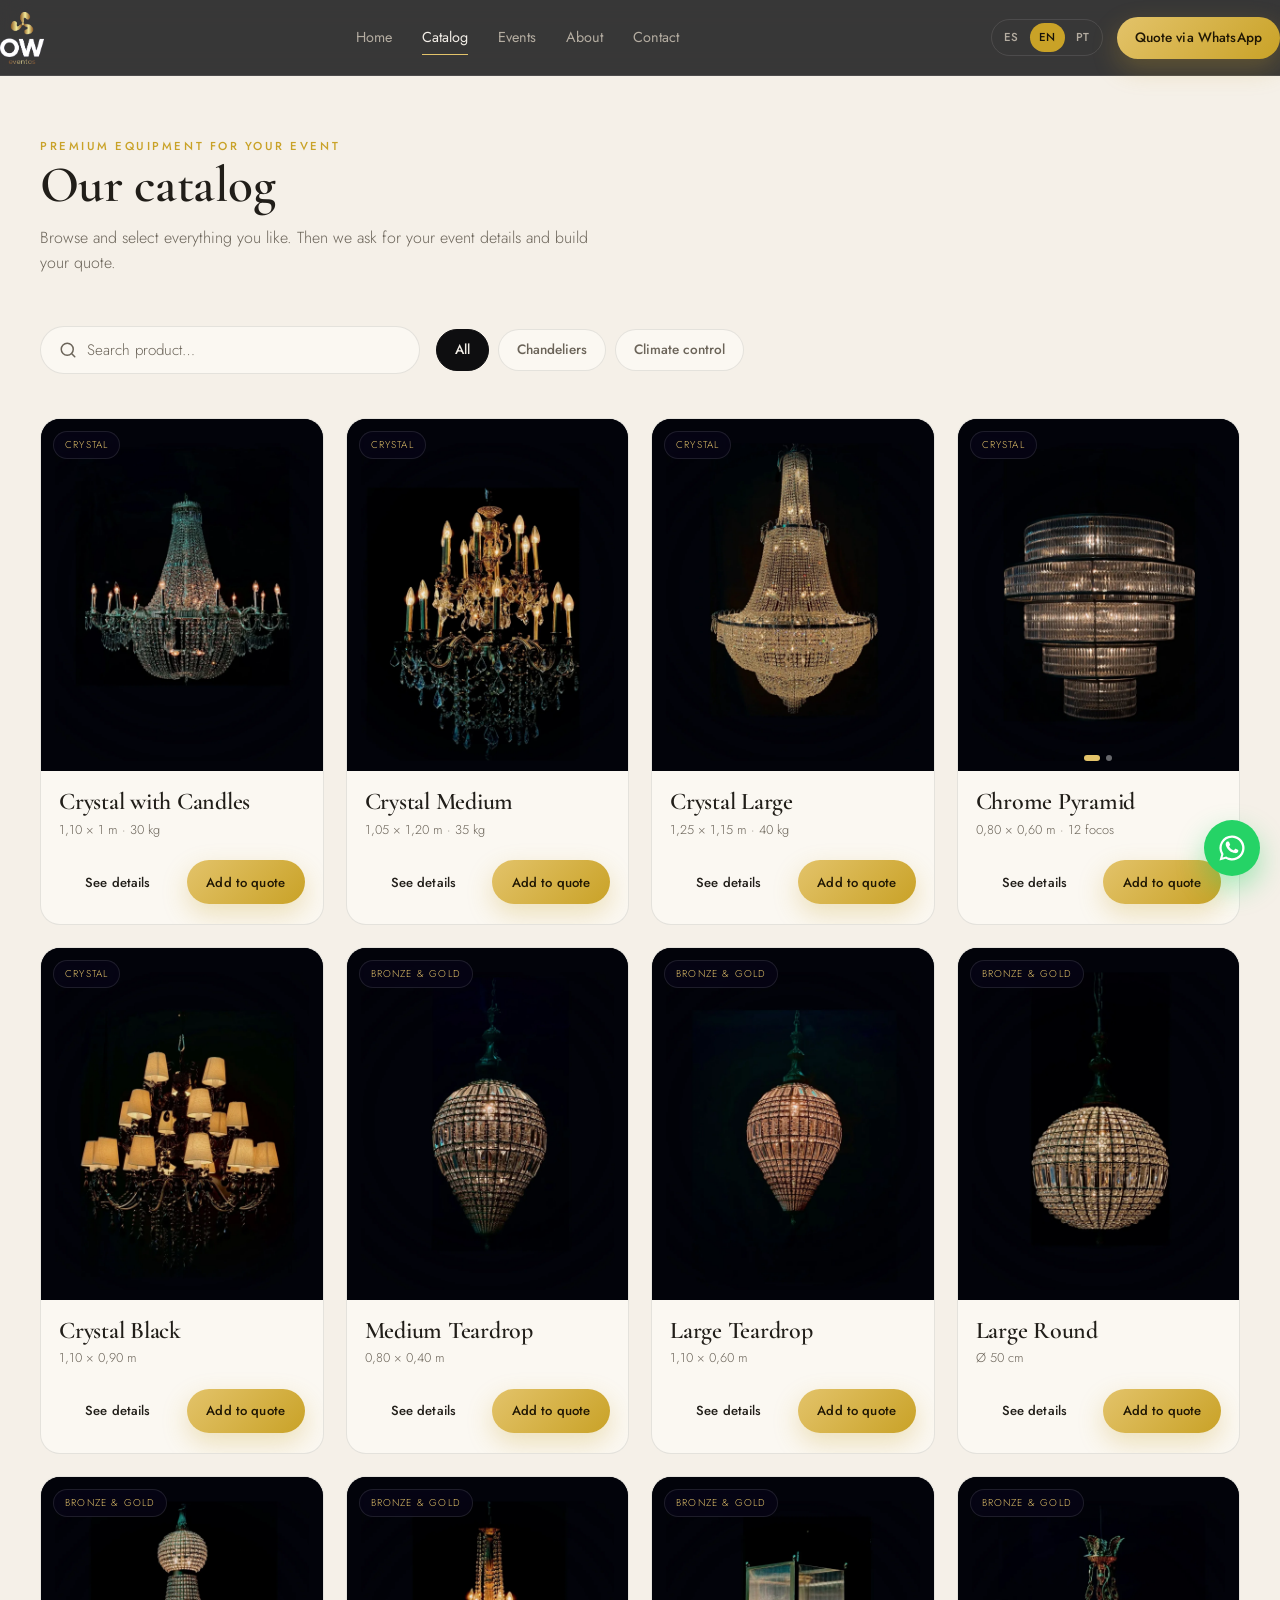
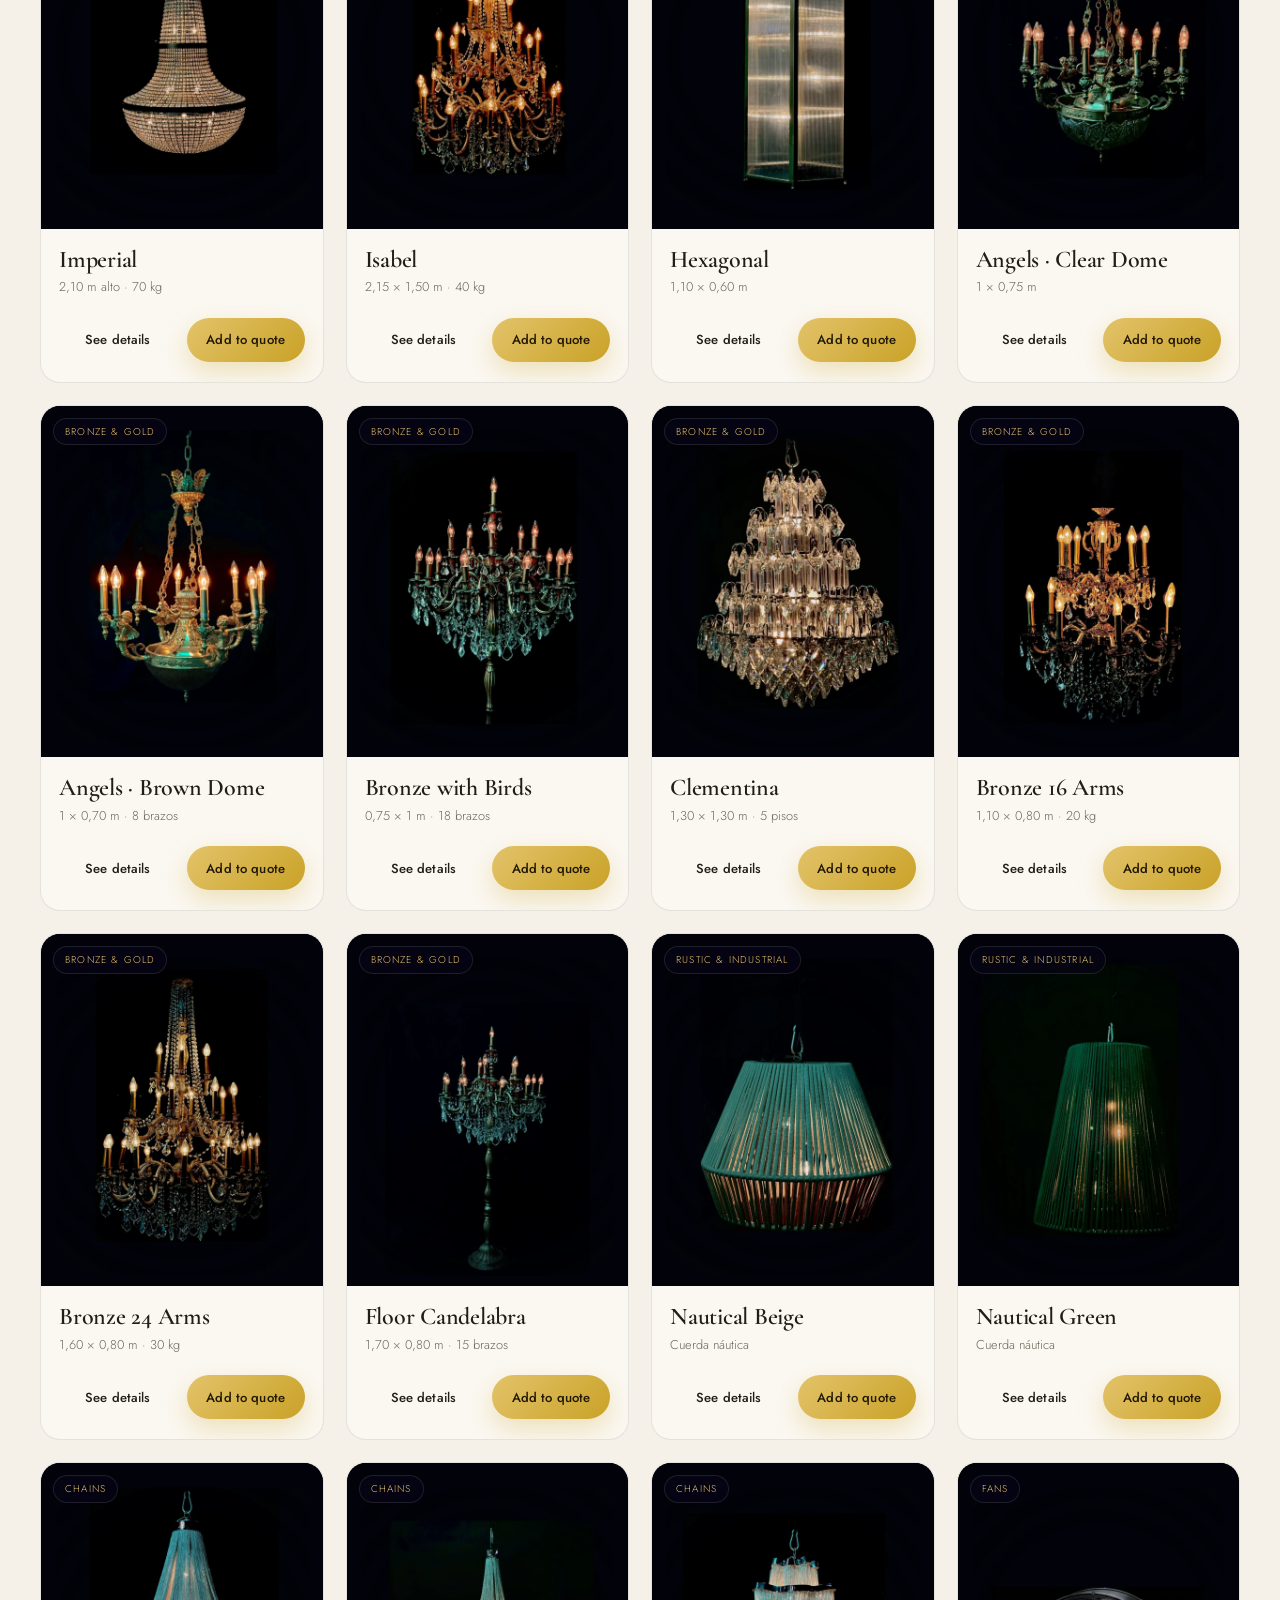
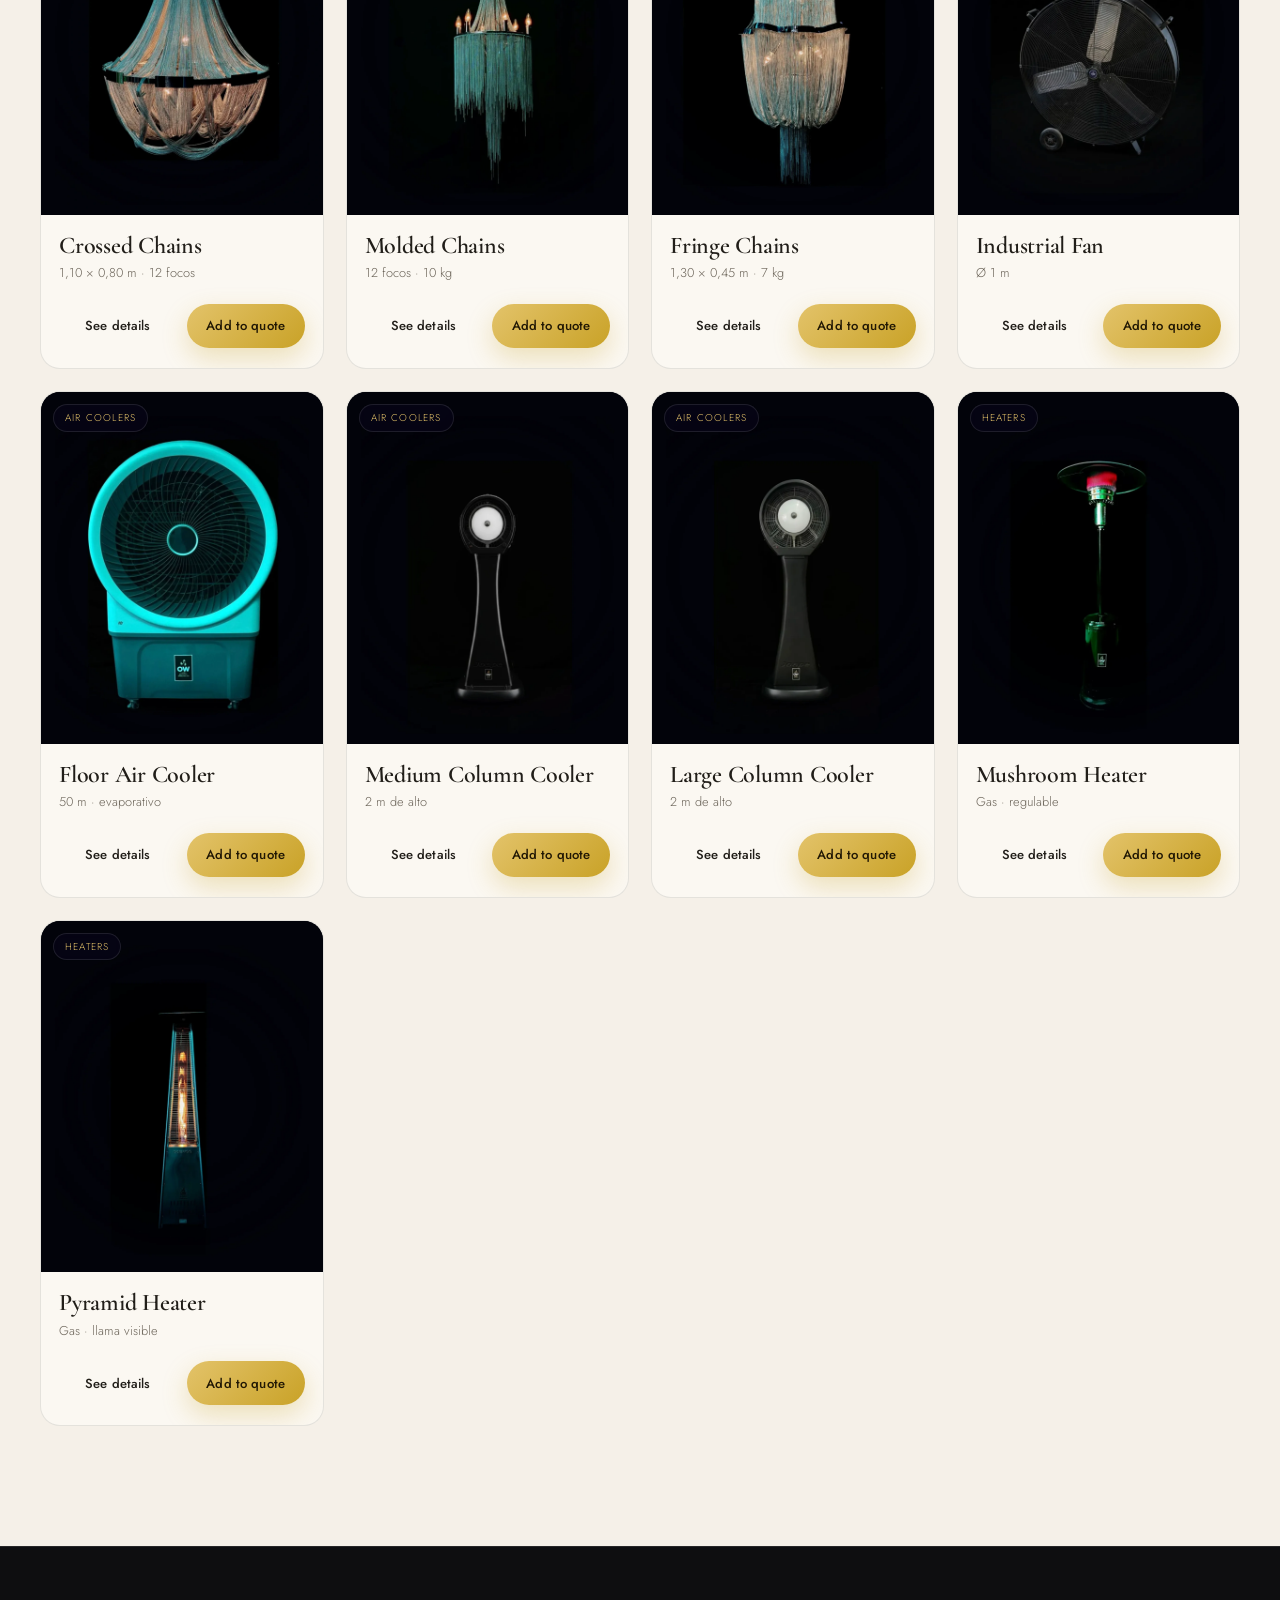
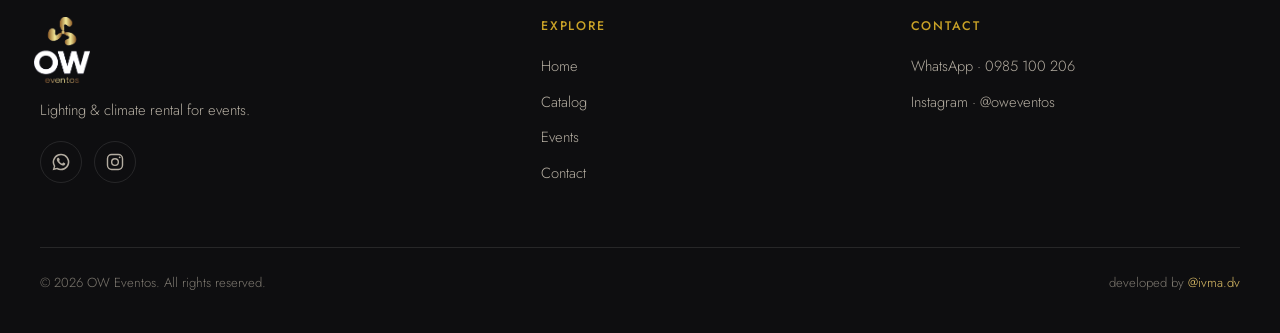
==== catalogo.html @ c847ffcd "Full premium redesign: two-page site (home + catalog), bottom nav, gold/cream/ink design system, per" ====
<!DOCTYPE html>
<html lang="es">
<head>
  <meta charset="UTF-8" />
  <meta name="viewport" content="width=device-width, initial-scale=1.0" />
  <title>Catálogo · OW Eventos</title>
  <meta name="description" content="Catálogo de OW Eventos — arañas de cristal, climatización y más para tu evento. Armá tu cotización por WhatsApp." />
  <link rel="icon" type="image/png" href="assets/img/logo.png" />
  <link rel="preconnect" href="https://fonts.googleapis.com" />
  <link rel="preconnect" href="https://fonts.gstatic.com" crossorigin />
  <link href="https://fonts.googleapis.com/css2?family=Cormorant+Garamond:wght@500;600;700&family=Jost:wght@300;400;500;600&display=swap" rel="stylesheet" />
  <link rel="stylesheet" href="https://unpkg.com/leaflet@1.9.4/dist/leaflet.css" integrity="sha256-p4NxAoJBhIIN+hmNHrzRCf9tD/miZyoHS5obTRR9BMY=" crossorigin="" />
  <script defer src="https://unpkg.com/leaflet@1.9.4/dist/leaflet.js" integrity="sha256-20nQCchB9co0qIjJZRGuk2/Z9VM+kNiyxNV1lvTlZBo=" crossorigin=""></script>
  <link rel="stylesheet" href="css/styles.css" />
</head>
<body data-page="catalog">

  <!-- ===================== HEADER ===================== -->
  <header class="hdr hdr--solid" id="hdr">
    <div class="container hdr-inner">
      <a href="index.html" class="hdr-logo" aria-label="OW Eventos"><img src="assets/img/logo-nocircle.png" alt="OW Eventos" /></a>
      <nav class="hdr-nav" aria-label="Principal">
        <a href="index.html" data-i18n="nav.home">Inicio</a>
        <a href="catalogo.html" class="active" data-i18n="nav.catalog">Catálogo</a>
        <a href="index.html#espacios" data-i18n="nav.gallery">Eventos</a>
        <a href="index.html#porque" data-i18n="nav.about">Nosotros</a>
        <a href="index.html#contacto" data-i18n="nav.contact">Contacto</a>
      </nav>
      <div class="hdr-actions">
        <div class="lang-switch" role="group" aria-label="Idioma">
          <button data-lang="es" class="active">ES</button>
          <button data-lang="en">EN</button>
          <button data-lang="pt">PT</button>
        </div>
        <a id="headerWa" class="btn btn-primary btn-sm hdr-cta" target="_blank" rel="noopener" data-i18n="hero.cta2">Cotizar por WhatsApp</a>
        <button class="hdr-menu" id="menuBtn" aria-label="Abrir menú" aria-expanded="false"><span></span></button>
      </div>
    </div>
  </header>

  <!-- ===================== MENU OVERLAY ===================== -->
  <div class="menu-overlay" id="menuOverlay">
    <div class="container menu-panel">
      <div class="menu-top">
        <img src="assets/img/logo-nocircle.png" alt="OW Eventos" />
        <button class="menu-close" id="menuClose"><span data-i18n="nav.close">Cerrar</span><span class="x" aria-hidden="true">&times;</span></button>
      </div>
      <div class="menu-body">
        <nav class="menu-nav" aria-label="Principal">
          <a href="index.html" data-i18n="nav.home">Inicio</a>
          <a href="catalogo.html" data-i18n="nav.catalog">Catálogo</a>
          <a href="index.html#espacios" data-i18n="nav.gallery">Eventos</a>
          <a href="index.html#porque" data-i18n="nav.about">Nosotros</a>
          <a href="index.html#contacto" class="menu-cta" data-i18n="nav.contact">Contacto</a>
        </nav>
        <div class="menu-meta">
          <a id="menuWa" target="_blank" rel="noopener">WhatsApp · 0985 100 206</a>
          <a href="https://instagram.com/oweventos" target="_blank" rel="noopener">Instagram · @oweventos</a>
          <div class="lang-switch menu-lang" role="group" aria-label="Idioma">
            <button data-lang="es" class="active">ES</button>
            <button data-lang="en">EN</button>
            <button data-lang="pt">PT</button>
          </div>
        </div>
      </div>
    </div>
  </div>

  <!-- ===================== CATALOG ===================== -->
  <main class="catalog-page">
    <section class="catalog-hero">
      <div class="container">
        <span class="eyebrow" data-i18n="home.cat.eyebrow">Equipamiento premium para tu evento</span>
        <h1 data-i18n="catalog.title">Nuestro catálogo</h1>
        <p data-i18n="catalog.subtitle">Elegí tus equipos y armá tu cotización.</p>
      </div>
    </section>

    <section class="catalog-main">
      <div class="container">
        <div class="catalog-controls">
          <div class="search-box">
            <svg viewBox="0 0 24 24" aria-hidden="true"><path d="M21 21l-4.3-4.3M11 19a8 8 0 100-16 8 8 0 000 16z" fill="none" stroke="currentColor" stroke-width="2" stroke-linecap="round"/></svg>
            <input type="search" id="searchInput" data-i18n-ph="catalog.search" placeholder="Buscar producto…" autocomplete="off" />
          </div>
          <div class="chips" id="filterChips"></div>
        </div>
        <div class="product-grid" id="productGrid"></div>
        <p class="catalog-empty" id="catalogEmpty" hidden data-i18n="catalog.empty">No encontramos productos con ese filtro.</p>
      </div>
    </section>
  </main>

  <!-- ===================== FOOTER ===================== -->
  <footer class="site-footer">
    <div class="container footer-inner">
      <div class="footer-brand">
        <img src="assets/img/logo-nocircle.png" alt="OW Eventos" />
        <p data-i18n="footer.tagline">Alquiler de iluminación y climatización para eventos.</p>
        <div class="footer-social">
          <a id="footWa" target="_blank" rel="noopener" aria-label="WhatsApp"><svg viewBox="0 0 24 24"><use href="#waIcon"></use></svg></a>
          <a href="https://instagram.com/oweventos" target="_blank" rel="noopener" aria-label="Instagram"><svg viewBox="0 0 24 24"><rect x="3" y="3" width="18" height="18" rx="5" fill="none" stroke="currentColor" stroke-width="1.7"/><circle cx="12" cy="12" r="4" fill="none" stroke="currentColor" stroke-width="1.7"/><circle cx="17.6" cy="6.4" r="1.1" fill="currentColor"/></svg></a>
        </div>
      </div>
      <div class="footer-col">
        <h4 data-i18n="footer.explore">Explorar</h4>
        <a href="index.html" data-i18n="nav.home">Inicio</a>
        <a href="catalogo.html" data-i18n="nav.catalog">Catálogo</a>
        <a href="index.html#espacios" data-i18n="nav.gallery">Eventos</a>
        <a href="index.html#contacto" data-i18n="nav.contact">Contacto</a>
      </div>
      <div class="footer-col">
        <h4 data-i18n="footer.contact">Contacto</h4>
        <a id="footWaText" target="_blank" rel="noopener">WhatsApp · 0985 100 206</a>
        <a href="https://instagram.com/oweventos" target="_blank" rel="noopener">Instagram · @oweventos</a>
      </div>
    </div>
    <div class="footer-bottom container">
      <span>© <span id="year"></span> OW Eventos. <span data-i18n="footer.rights">Todos los derechos reservados.</span></span>
      <span class="footer-credit"><span data-i18n="footer.dev">desarrollado por</span> <a href="https://instagram.com/ivma.dv" target="_blank" rel="noopener">@ivma.dv</a></span>
    </div>
  </footer>

  <!-- ===================== SHARED ===================== -->
  <div class="cart-bar" id="cartBar">
    <div class="cart-inner">
      <button class="cart-clear" id="clearSelection" data-i18n="bar.clear">Vaciar</button>
      <div class="cart-info"><b data-i18n="bar.mycart">Mi cotización</b><span><span id="selectCount">0</span> <span id="selectWord" data-i18n="bar.products">productos</span></span></div>
      <button class="btn btn-primary btn-sm" id="openQuote"><svg viewBox="0 0 24 24" aria-hidden="true"><use href="#waIcon"></use></svg><span data-i18n="bar.view">Ver</span></button>
    </div>
  </div>

  <nav class="bottom-nav" aria-label="Navegación">
    <ul>
      <li><a href="index.html" data-nav="home"><svg viewBox="0 0 24 24" fill="none" stroke="currentColor" stroke-width="1.7" stroke-linecap="round" stroke-linejoin="round"><path d="M3 11l9-8 9 8"/><path d="M5 10v10h5v-6h4v6h5V10"/></svg><span data-i18n="nav.home">Inicio</span></a></li>
      <li><a href="catalogo.html" data-nav="catalog"><svg viewBox="0 0 24 24" fill="none" stroke="currentColor" stroke-width="1.7" stroke-linecap="round" stroke-linejoin="round"><rect x="3" y="3" width="7" height="7" rx="1.5"/><rect x="14" y="3" width="7" height="7" rx="1.5"/><rect x="3" y="14" width="7" height="7" rx="1.5"/><rect x="14" y="14" width="7" height="7" rx="1.5"/></svg><span data-i18n="nav.catalog">Catálogo</span></a></li>
      <li><a href="index.html#espacios" data-nav="events"><svg viewBox="0 0 24 24" fill="none" stroke="currentColor" stroke-width="1.7" stroke-linecap="round" stroke-linejoin="round"><rect x="3" y="4" width="18" height="16" rx="2"/><path d="M3 9h18M8 4v5"/></svg><span data-i18n="nav.gallery">Eventos</span></a></li>
      <li><a href="index.html#contacto" data-nav="contact"><svg viewBox="0 0 24 24" fill="none" stroke="currentColor" stroke-width="1.7" stroke-linecap="round" stroke-linejoin="round"><path d="M4 4h16v12H7l-3 3V4z"/></svg><span data-i18n="nav.contact">Contacto</span></a></li>
    </ul>
  </nav>

  <a class="wa-float" id="waFloat" target="_blank" rel="noopener" aria-label="WhatsApp"><svg viewBox="0 0 24 24" aria-hidden="true"><use href="#waIcon"></use></svg></a>

  <!-- Quote modal -->
  <div class="modal-overlay" id="quoteModal" hidden>
    <div class="modal" role="dialog" aria-modal="true" aria-labelledby="modalTitle">
      <button class="modal-close" id="modalClose" aria-label="Cerrar">&times;</button>
      <div class="modal-head">
        <h3 id="modalTitle" data-i18n="modal.title">Solicitá tu cotización</h3>
        <p data-i18n="modal.subtitle">Contanos del evento y las cantidades.</p>
      </div>
      <div class="modal-body">
        <div class="modal-section">
          <h4 data-i18n="modal.step_event">Datos del evento</h4>
          <div class="field-row">
            <label class="field"><span data-i18n="modal.name">Tu nombre</span><input type="text" id="qName" data-i18n-ph="modal.name_ph" /></label>
            <label class="field"><span data-i18n="modal.location">Ubicación del evento</span><input type="text" id="qLocation" data-i18n-ph="modal.location_ph" /></label>
          </div>
          <div class="field-row">
            <label class="field"><span data-i18n="modal.days">Cantidad de días</span><input type="number" id="qDays" min="1" value="1" /></label>
            <label class="field"><span data-i18n="modal.date">Fecha del evento (opcional)</span><input type="date" id="qDate" /></label>
          </div>
          <div class="map-block">
            <div class="map-actions">
              <button type="button" class="map-btn" id="mapToggle"><svg viewBox="0 0 24 24" aria-hidden="true"><path d="M12 21s-7-5.5-7-11a7 7 0 0114 0c0 5.5-7 11-7 11z" fill="none" stroke="currentColor" stroke-width="1.7"/><circle cx="12" cy="10" r="2.4" fill="none" stroke="currentColor" stroke-width="1.7"/></svg><span data-i18n="modal.map_pick">Marcar en el mapa</span></button>
              <button type="button" class="map-btn" id="mapGeo"><svg viewBox="0 0 24 24" aria-hidden="true"><path d="M12 2v3M12 19v3M2 12h3M19 12h3" stroke="currentColor" stroke-width="1.7" stroke-linecap="round"/><circle cx="12" cy="12" r="6" fill="none" stroke="currentColor" stroke-width="1.7"/></svg><span data-i18n="modal.map_geo">Usar mi ubicación</span></button>
            </div>
            <div id="mapWrap" hidden><div id="pickMap"></div><p class="map-picked" id="mapPicked" hidden></p></div>
          </div>
        </div>
        <div class="modal-section">
          <h4 data-i18n="modal.step_items">Productos y cantidades</h4>
          <div id="quoteItems" class="quote-items"></div>
          <p id="quoteEmpty" class="quote-empty" hidden data-i18n="modal.empty"></p>
        </div>
        <div class="estimate" id="estimateBox"><p class="estimate-note" data-i18n="modal.quote_note">Un representante te enviará la cotización por WhatsApp.</p></div>
      </div>
      <div class="modal-foot">
        <button class="btn btn-outline" id="modalCancel" data-i18n="modal.close">Cerrar</button>
        <button class="btn btn-primary" id="sendQuote"><svg viewBox="0 0 24 24" aria-hidden="true"><use href="#waIcon"></use></svg><span data-i18n="modal.send">Enviar por WhatsApp</span></button>
      </div>
    </div>
  </div>

  <!-- Product detail modal -->
  <div class="modal-overlay" id="prodModal" hidden>
    <div class="modal prod-modal" role="dialog" aria-modal="true">
      <button class="modal-close" id="prodClose" aria-label="Cerrar">&times;</button>
      <div class="prod-modal-media"><img id="prodImg" src="" alt="" /></div>
      <div class="prod-modal-body">
        <span class="prod-modal-badge" id="prodBadge"></span>
        <h3 id="prodName"></h3>
        <span class="pcard-dims" id="prodDims"></span>
        <p class="pcard-desc" id="prodDesc"></p>
        <div class="prod-modal-foot"><button class="btn btn-primary" id="prodSelect" data-add=""></button></div>
      </div>
    </div>
  </div>

  <!-- Lightbox -->
  <div class="lightbox" id="lightbox" hidden><button class="lightbox-close" aria-label="Cerrar">&times;</button><img id="lightboxImg" src="" alt="" /></div>

  <!-- SVG sprite -->
  <svg width="0" height="0" style="position:absolute" aria-hidden="true">
    <symbol id="fanIcon" viewBox="0 0 100 100"><g fill="currentColor"><path d="M50 50 C46 32 55 16 68 20 C77 23 74 41 57 48 Z"/><path d="M50 50 C46 32 55 16 68 20 C77 23 74 41 57 48 Z" transform="rotate(120 50 50)"/><path d="M50 50 C46 32 55 16 68 20 C77 23 74 41 57 48 Z" transform="rotate(240 50 50)"/><circle cx="50" cy="50" r="6.5"/></g></symbol>
    <symbol id="waIcon" viewBox="0 0 24 24"><path fill="currentColor" d="M12 2a10 10 0 00-8.6 15.1L2 22l5.05-1.32A10 10 0 1012 2zm0 18.2c-1.5 0-2.98-.4-4.27-1.16l-.3-.18-2.99.78.8-2.92-.2-.31A8.2 8.2 0 1112 20.2z"/><path fill="currentColor" d="M9.5 7.2c-.18-.42-.37-.42-.55-.43h-.47c-.16 0-.43.06-.66.31-.22.25-.86.85-.86 2.06 0 1.22.88 2.39 1 2.56.13.16 1.72 2.76 4.25 3.76 2.1.83 2.53.66 2.98.62.46-.04 1.47-.6 1.68-1.18.2-.58.2-1.08.15-1.18-.06-.1-.22-.16-.46-.28-.24-.12-1.43-.7-1.65-.78-.22-.08-.38-.12-.55.12-.16.25-.63.79-.77.95-.14.16-.28.18-.52.06-.24-.12-1.02-.38-1.94-1.2-.72-.64-1.2-1.43-1.34-1.67-.14-.24-.02-.37.1-.49.11-.11.24-.28.37-.42.12-.14.16-.24.24-.4.08-.16.04-.3-.02-.42-.06-.12-.53-1.32-.74-1.8z"/></symbol>
  </svg>

  <script src="js/i18n.js"></script>
  <script src="js/products.js"></script>
  <script src="js/app.js"></script>
</body>
</html>
---- css/styles.css ----
/* ==========================================================================
   OW EVENTOS — Rediseño premium nocturno
   Ver DESIGN.md para el sistema de diseño.
   ========================================================================== */

/* ----------------------------- Tokens ----------------------------- */
:root {
  --ink: #0E0E10;
  --ink-2: #17171A;
  --ink-3: #1F1F23;
  --photo-black: #020309;
  --cream: #F5F0E8;
  --cream-2: #EFE7D9;
  --cream-card: #FBF8F2;
  --wine: #3E1526;
  --wine-deep: #250B16;
  --gold: #C9A227;
  --gold-bright: #E3C36A;
  --gold-grad: linear-gradient(135deg, #E3C36A, #C9A227);
  --on-dark: #F3EFE8;
  --on-dark-muted: #B4ADA1;
  --on-dark-faint: #7E7970;
  --on-cream: #211E19;
  --on-cream-muted: #6B6459;
  --wa-green: #25D366;
  --line-dark: rgba(255, 255, 255, 0.10);
  --line-dark-soft: rgba(255, 255, 255, 0.06);
  --line-cream: rgba(0, 0, 0, 0.09);

  --serif: "Cormorant Garamond", Georgia, "Times New Roman", serif;
  --sans: "Jost", system-ui, -apple-system, "Segoe UI", Roboto, sans-serif;

  --radius: 20px;
  --radius-sm: 14px;
  --radius-lg: 26px;
  --shadow-dark: 0 24px 60px rgba(0, 0, 0, 0.45);
  --shadow-cream: 0 14px 34px rgba(30, 20, 10, 0.10);
  --container: 1200px;
  --header-h: 76px;
  --bottom-nav-h: 64px;
  --ease: cubic-bezier(0.22, 0.61, 0.36, 1);
}

/* ----------------------------- Reset ----------------------------- */
* { margin: 0; padding: 0; box-sizing: border-box; }
html { scroll-behavior: smooth; -webkit-text-size-adjust: 100%; }
body {
  font-family: var(--sans); font-weight: 300; font-size: 16px; line-height: 1.6;
  background: var(--ink); color: var(--on-dark);
  -webkit-font-smoothing: antialiased; overflow-x: hidden;
}
img, video { display: block; max-width: 100%; }
a { color: inherit; text-decoration: none; }
button { font: inherit; color: inherit; background: none; border: none; cursor: pointer; }
input, textarea, select { font: inherit; }
ul { list-style: none; }
[hidden] { display: none !important; }
::selection { background: var(--gold); color: #17130a; }
:focus-visible { outline: 2px solid var(--gold-bright); outline-offset: 3px; border-radius: 4px; }

.container { width: min(100% - 40px, var(--container)); margin-inline: auto; }

/* ----------------------------- Typography ----------------------------- */
h1, h2, h3 { font-family: var(--serif); font-weight: 600; line-height: 1.08; letter-spacing: -0.01em; }
.eyebrow {
  font-family: var(--sans); font-size: 0.72rem; font-weight: 500;
  text-transform: uppercase; letter-spacing: 0.22em; color: var(--gold);
  display: inline-block;
}
.section { padding: 96px 0; position: relative; }
.section-head { max-width: 640px; margin-bottom: 52px; }
.section-title { font-size: clamp(2rem, 4.4vw, 2.9rem); margin-top: 14px; }
.section-sub { color: var(--on-cream-muted); font-size: 1.02rem; margin-top: 16px; line-height: 1.7; }
.on-dark .section-sub, .section--dark .section-sub { color: var(--on-dark-muted); }

/* ----------------------------- Buttons ----------------------------- */
.btn {
  display: inline-flex; align-items: center; justify-content: center; gap: 9px;
  min-height: 48px; padding: 0 26px; border-radius: 999px;
  font-family: var(--sans); font-size: 0.92rem; font-weight: 500; letter-spacing: 0.01em;
  transition: transform 0.3s var(--ease), background 0.3s, border-color 0.3s, color 0.3s, box-shadow 0.3s;
  white-space: nowrap;
}
.btn svg { width: 18px; height: 18px; flex-shrink: 0; }
.btn-primary { background: var(--gold-grad); color: #201704; box-shadow: 0 10px 26px rgba(201, 162, 39, 0.28); }
.btn-primary:hover { transform: translateY(-2px); box-shadow: 0 16px 34px rgba(201, 162, 39, 0.38); }
.btn-outline { border: 1px solid rgba(255, 255, 255, 0.4); color: var(--on-dark); }
.btn-outline:hover { border-color: var(--gold-bright); color: var(--gold-bright); }
.on-cream .btn-outline, .btn-outline--dark { border-color: rgba(0, 0, 0, 0.25); color: var(--on-cream); }
.on-cream .btn-outline:hover, .btn-outline--dark:hover { border-color: var(--gold); color: var(--gold); }
.btn-block { width: 100%; }
.btn-sm { min-height: 42px; padding: 0 18px; font-size: 0.85rem; }

/* ----------------------------- Header ----------------------------- */
.hdr {
  position: fixed; top: 0; left: 0; right: 0; z-index: 100; height: var(--header-h);
  display: flex; align-items: center;
  transition: background 0.4s var(--ease), border-color 0.4s, backdrop-filter 0.4s;
  border-bottom: 1px solid transparent;
}
.hdr-inner { display: flex; align-items: center; justify-content: space-between; gap: 20px; width: 100%; }
.hdr.scrolled, .hdr--solid {
  background: rgba(14, 14, 16, 0.82); backdrop-filter: blur(14px);
  border-bottom-color: var(--line-dark);
}
.hdr-logo img { height: 52px; width: auto; transition: transform 0.4s var(--ease); }
.hdr-logo:hover img { transform: scale(1.04); }
.hdr-nav { display: flex; align-items: center; gap: 30px; }
.hdr-nav a { font-size: 0.9rem; font-weight: 400; color: var(--on-dark-muted); transition: color 0.3s; position: relative; }
.hdr-nav a::after { content: ""; position: absolute; left: 0; bottom: -6px; width: 0; height: 1px; background: var(--gold-bright); transition: width 0.3s var(--ease); }
.hdr-nav a:hover, .hdr-nav a.active { color: var(--on-dark); }
.hdr-nav a.active::after, .hdr-nav a:hover::after { width: 100%; }
.hdr-actions { display: flex; align-items: center; gap: 14px; }

.lang-switch { display: inline-flex; gap: 2px; border: 1px solid var(--line-dark); border-radius: 999px; padding: 3px; }
.lang-switch button { font-size: 0.72rem; font-weight: 500; letter-spacing: 0.04em; color: var(--on-dark-muted); padding: 5px 9px; border-radius: 999px; transition: all 0.25s; }
.lang-switch button.active { background: var(--gold); color: #17130a; }

.hdr-menu { display: none; width: 44px; height: 44px; align-items: center; justify-content: center; }
.hdr-menu span { display: block; width: 24px; height: 2px; background: var(--on-dark); position: relative; }
.hdr-menu span::before, .hdr-menu span::after { content: ""; position: absolute; left: 0; width: 24px; height: 2px; background: var(--on-dark); }
.hdr-menu span::before { top: -7px; } .hdr-menu span::after { top: 7px; }

/* full-screen menu overlay (mobile) */
.menu-overlay { position: fixed; inset: 0; z-index: 200; background: var(--ink); opacity: 0; visibility: hidden; transition: opacity 0.45s var(--ease), visibility 0.45s; }
.menu-overlay.open { opacity: 1; visibility: visible; }
.menu-panel { height: 100%; display: flex; flex-direction: column; padding: 22px 0 40px; }
.menu-top { display: flex; align-items: center; justify-content: space-between; }
.menu-top img { height: 48px; }
.menu-close { display: inline-flex; align-items: center; gap: 8px; font-size: 0.85rem; color: var(--on-dark-muted); }
.menu-close .x { font-size: 1.8rem; line-height: 1; }
.menu-body { flex: 1; display: flex; flex-direction: column; justify-content: center; gap: 30px; }
.menu-nav { display: flex; flex-direction: column; gap: 6px; }
.menu-nav a { font-family: var(--serif); font-size: 2.4rem; color: var(--on-dark); opacity: 0; transform: translateY(16px); }
.menu-overlay.open .menu-nav a { animation: menuIn 0.5s var(--ease) forwards; }
.menu-overlay.open .menu-nav a:nth-child(1) { animation-delay: 0.08s; }
.menu-overlay.open .menu-nav a:nth-child(2) { animation-delay: 0.14s; }
.menu-overlay.open .menu-nav a:nth-child(3) { animation-delay: 0.20s; }
.menu-overlay.open .menu-nav a:nth-child(4) { animation-delay: 0.26s; }
.menu-overlay.open .menu-nav a:nth-child(5) { animation-delay: 0.32s; }
@keyframes menuIn { to { opacity: 1; transform: none; } }
.menu-nav a.menu-cta { color: var(--gold-bright); }
.menu-meta { display: flex; flex-direction: column; gap: 14px; border-top: 1px solid var(--line-dark); padding-top: 24px; }
.menu-meta a { color: var(--on-dark-muted); font-size: 0.95rem; }
.menu-lang { align-self: flex-start; }

/* ----------------------------- Hero ----------------------------- */
.hero { position: relative; min-height: 100svh; display: flex; align-items: flex-end; overflow: hidden; }
.hero-bg { position: absolute; inset: 0; width: 100%; height: 100%; object-fit: cover; z-index: 0; }
.hero-scrim { position: absolute; inset: 0; z-index: 1;
  background: linear-gradient(180deg, rgba(14,14,16,0.55) 0%, rgba(14,14,16,0.15) 38%, rgba(14,14,16,0.75) 82%, var(--ink) 100%); }
.hero-content { position: relative; z-index: 2; padding: 0 0 clamp(64px, 12vh, 130px); max-width: 760px; }
.hero-title { font-size: clamp(2.6rem, 7vw, 5rem); margin: 18px 0 22px; }
.hero-sub { font-size: clamp(1rem, 1.6vw, 1.2rem); color: var(--on-dark-muted); max-width: 540px; line-height: 1.7; margin-bottom: 34px; }
.hero-cta { display: flex; flex-wrap: wrap; gap: 14px; }

/* ----------------------------- Cream sections ----------------------------- */
.on-cream { background: var(--cream); color: var(--on-cream); }
.on-cream h1, .on-cream h2, .on-cream h3 { color: var(--on-cream); }
.on-cream .eyebrow { color: #9c7d1e; }

/* categories */
.cat-grid { display: grid; grid-template-columns: repeat(3, 1fr); gap: 22px; margin-top: 44px; }
.cat-tile {
  display: flex; flex-direction: column; align-items: flex-start; gap: 12px;
  background: var(--cream-card); border: 1px solid var(--line-cream); border-radius: var(--radius);
  padding: 32px 28px; text-align: left; transition: transform 0.4s var(--ease), box-shadow 0.4s, border-color 0.4s;
}
.cat-tile:hover { transform: translateY(-6px); box-shadow: var(--shadow-cream); border-color: rgba(201,162,39,0.4); }
.cat-ico { width: 56px; height: 56px; border-radius: 16px; display: grid; place-items: center; background: rgba(201,162,39,0.12); color: #a5851f; margin-bottom: 6px; }
.cat-ico svg { width: 30px; height: 30px; }
.cat-tile h3 { font-size: 1.6rem; }
.cat-tile p { color: var(--on-cream-muted); font-size: 0.95rem; line-height: 1.6; }
.cat-more { margin-top: auto; padding-top: 12px; color: #9c7d1e; font-size: 0.82rem; font-weight: 500; letter-spacing: 0.06em; text-transform: uppercase; display: inline-flex; align-items: center; gap: 6px; }
.cat-more svg { width: 15px; height: 15px; transition: transform 0.3s; }
.cat-tile:hover .cat-more svg { transform: translateX(4px); }

/* diff rows (alternating) */
.diff-rows { display: flex; flex-direction: column; gap: 28px; margin-top: 44px; }
.diff-row { display: grid; grid-template-columns: 1fr 1fr; gap: 0; align-items: stretch;
  background: var(--cream-card); border: 1px solid var(--line-cream); border-radius: var(--radius-lg); overflow: hidden; }
.diff-row:nth-child(even) .diff-media { order: 2; }
.diff-media { position: relative; min-height: 300px; background: var(--photo-black); overflow: hidden; }
.diff-media img, .diff-media video { position: absolute; inset: 0; width: 100%; height: 100%; object-fit: cover; }
.diff-media.contain img { object-fit: contain; padding: 18px; }
.diff-energy { display: grid; place-items: center; background: radial-gradient(circle at 50% 40%, #2a2a2e, var(--ink)); }
.diff-energy .bolt { width: 90px; height: 90px; color: var(--gold-bright); opacity: 0.9; }
.diff-content { padding: clamp(28px, 4vw, 52px); display: flex; flex-direction: column; align-items: flex-start; justify-content: center; gap: 12px; }
.diff-content .eyebrow { color: #9c7d1e; }
.diff-content h3 { font-size: clamp(1.6rem, 3vw, 2.2rem); }
.diff-content p { color: var(--on-cream-muted); line-height: 1.7; max-width: 42ch; }
.diff-content .btn { margin-top: 10px; }

/* ----------------------------- Spotlight (dark) ----------------------------- */
.spotlight { background: var(--ink); padding: 96px 0; }
.spotlight-inner { display: grid; grid-template-columns: 1fr 1fr; gap: clamp(24px, 5vw, 72px); align-items: center; }
.spotlight-media { aspect-ratio: 4 / 5; background: var(--photo-black); border-radius: var(--radius-lg); overflow: hidden; border: 1px solid var(--line-dark); box-shadow: var(--shadow-dark); }
.spotlight-media img { width: 100%; height: 100%; object-fit: cover; }
.spotlight-body .eyebrow { color: var(--gold-bright); }
.spotlight-body h2 { font-size: clamp(2.2rem, 4.5vw, 3.2rem); margin: 14px 0 10px; }
.spotlight-tag { font-size: 0.72rem; letter-spacing: 0.14em; text-transform: uppercase; color: var(--gold-bright); }
.spotlight-body p { color: var(--on-dark-muted); line-height: 1.8; margin: 18px 0 28px; max-width: 46ch; }
.spotlight-dims { color: var(--on-dark-faint); font-size: 0.85rem; letter-spacing: 0.05em; margin-bottom: 24px; }

/* ----------------------------- Spaces gallery (dark) ----------------------------- */
.section--dark { background: var(--ink); color: var(--on-dark); }
.section--dark .section-title { color: var(--on-dark); }
.section--dark .eyebrow { color: var(--gold-bright); }
.spaces-grid { display: grid; grid-template-columns: repeat(6, 1fr); grid-auto-rows: 200px; gap: 14px; margin-top: 44px; }
.spaces-grid figure { position: relative; overflow: hidden; border-radius: var(--radius-sm); cursor: zoom-in; border: 1px solid var(--line-dark-soft); }
.spaces-grid img { width: 100%; height: 100%; object-fit: cover; transition: transform 0.7s var(--ease); }
.spaces-grid figure:hover img { transform: scale(1.06); }
.spaces-grid figure::after { content: ""; position: absolute; inset: 0; background: linear-gradient(transparent 55%, rgba(0,0,0,0.5)); opacity: 0; transition: opacity 0.4s; }
.spaces-grid figure:hover::after { opacity: 1; }
.spaces-grid figure:nth-child(1) { grid-column: span 3; grid-row: span 2; }
.spaces-grid figure:nth-child(2) { grid-column: span 3; grid-row: span 1; }
.spaces-grid figure:nth-child(3) { grid-column: span 2; grid-row: span 1; }
.spaces-grid figure:nth-child(4) { grid-column: span 1; grid-row: span 1; }
.spaces-grid figure:nth-child(5) { grid-column: span 3; grid-row: span 1; }
.spaces-grid figure:nth-child(6) { grid-column: span 3; grid-row: span 1; }

/* ----------------------------- Pledge (wine) ----------------------------- */
.pledge { background: linear-gradient(160deg, var(--wine), var(--wine-deep)); color: var(--on-dark); padding: 100px 0; text-align: center; }
.pledge .eyebrow { color: var(--gold-bright); }
.pledge blockquote { font-family: var(--serif); font-size: clamp(1.6rem, 3.6vw, 2.6rem); line-height: 1.35; max-width: 900px; margin: 22px auto 26px; font-weight: 500; }
.pledge-stars { color: var(--gold-bright); letter-spacing: 4px; font-size: 1.1rem; margin-bottom: 12px; }
.pledge-author { color: var(--on-dark-muted); font-size: 0.9rem; letter-spacing: 0.08em; text-transform: uppercase; }

/* ----------------------------- Closing band ----------------------------- */
.closing { position: relative; min-height: 60vh; display: flex; align-items: center; overflow: hidden; text-align: center; }
.closing-bg { position: absolute; inset: 0; width: 100%; height: 100%; object-fit: cover; z-index: 0; }
.closing-scrim { position: absolute; inset: 0; z-index: 1; background: linear-gradient(180deg, rgba(14,14,16,0.7), rgba(14,14,16,0.85)); }
.closing-inner { position: relative; z-index: 2; margin: 0 auto; max-width: 760px; padding: 80px 0; }
.closing h2 { font-size: clamp(2rem, 5vw, 3.4rem); margin-bottom: 16px; }
.closing p { color: var(--on-dark-muted); margin-bottom: 30px; font-size: 1.05rem; }
.closing .hero-cta { justify-content: center; }

/* ----------------------------- Catalog page ----------------------------- */
.catalog-page { padding-top: var(--header-h); background: var(--cream); color: var(--on-cream); min-height: 100vh; }
.catalog-hero { padding: 56px 0 24px; }
.catalog-hero h1 { font-size: clamp(2.2rem, 5vw, 3.2rem); }
.catalog-hero p { color: var(--on-cream-muted); margin-top: 12px; max-width: 560px; }
.catalog-main { padding: 12px 0 120px; }
.catalog-controls { display: flex; align-items: center; gap: 16px; flex-wrap: wrap; margin-bottom: 30px; position: sticky; top: var(--header-h); z-index: 40; padding: 14px 0; background: var(--cream); }
.search-box { display: flex; align-items: center; gap: 10px; flex: 1 1 260px; max-width: 380px; background: var(--cream-card); border: 1px solid var(--line-cream); border-radius: 999px; padding: 11px 18px; }
.search-box svg { width: 18px; height: 18px; color: var(--on-cream-muted); flex-shrink: 0; }
.search-box input { flex: 1; background: none; border: none; color: var(--on-cream); outline: none; font-size: 0.95rem; }
.search-box input::placeholder { color: var(--on-cream-muted); }
.chips { display: flex; gap: 9px; flex-wrap: wrap; }
.chip { padding: 9px 18px; border-radius: 999px; border: 1px solid var(--line-cream); font-size: 0.85rem; font-weight: 500; color: var(--on-cream-muted); background: var(--cream-card); transition: all 0.25s var(--ease); min-height: 42px; }
.chip:hover { border-color: rgba(0,0,0,0.25); color: var(--on-cream); }
.chip.active { background: var(--ink); color: var(--on-dark); border-color: var(--ink); }

.product-grid { display: grid; grid-template-columns: repeat(auto-fill, minmax(250px, 1fr)); gap: 22px; }
.pcard { background: var(--cream-card); border: 1px solid var(--line-cream); border-radius: var(--radius); overflow: hidden; display: flex; flex-direction: column; transition: transform 0.4s var(--ease), box-shadow 0.4s; position: relative; }
.pcard:hover { transform: translateY(-5px); box-shadow: var(--shadow-cream); }
.pcard.selected { border-color: var(--gold); }
.pcard-media { position: relative; aspect-ratio: 4 / 5; background: var(--photo-black); overflow: hidden; cursor: zoom-in; }
.pcard-media .slides { position: absolute; inset: 0; }
.pcard-media .slide { position: absolute; inset: 0; width: 100%; height: 100%; object-fit: cover; opacity: 0; transition: opacity 0.5s var(--ease); }
.pcard-media .slide.active { opacity: 1; }
.pcard-tag { position: absolute; top: 12px; left: 12px; z-index: 3; font-size: 0.62rem; letter-spacing: 0.12em; text-transform: uppercase; padding: 5px 11px; border-radius: 999px; background: rgba(8,5,26,0.65); border: 1px solid var(--line-dark); color: var(--gold-bright); backdrop-filter: blur(6px); }
.pcard-check { position: absolute; top: 12px; right: 12px; z-index: 3; width: 30px; height: 30px; border-radius: 50%; display: grid; place-items: center; background: var(--gold); color: #17130a; opacity: 0; transform: scale(0.6); transition: all 0.35s var(--ease); }
.pcard.selected .pcard-check { opacity: 1; transform: scale(1); }
.pcard-check svg { width: 16px; height: 16px; }
.slide-btn { position: absolute; top: 50%; transform: translateY(-50%); z-index: 4; width: 34px; height: 34px; border-radius: 50%; display: grid; place-items: center; background: rgba(8,5,26,0.55); border: 1px solid var(--line-dark); color: var(--gold-bright); font-size: 1.3rem; line-height: 1; opacity: 0; transition: opacity 0.3s; }
.slide-btn.prev { left: 8px; } .slide-btn.next { right: 8px; }
.pcard-media:hover .slide-btn { opacity: 1; }
.slide-dots { position: absolute; bottom: 10px; left: 50%; transform: translateX(-50%); z-index: 4; display: flex; gap: 6px; }
.slide-dots .dot { width: 6px; height: 6px; border-radius: 50%; background: rgba(255,255,255,0.4); transition: all 0.3s; }
.slide-dots .dot.active { background: var(--gold-bright); width: 16px; border-radius: 3px; }
@media (hover: none) { .slide-btn { opacity: 1; } }
.pcard-body { padding: 18px 18px 20px; display: flex; flex-direction: column; gap: 4px; flex: 1; }
.pcard-name { font-size: 1.5rem; line-height: 1.1; }
.pcard-sub { font-size: 0.66rem; letter-spacing: 0.12em; text-transform: uppercase; color: #9c7d1e; margin-bottom: 4px; }
.pcard-dims { font-size: 0.8rem; color: var(--on-cream-muted); }
.pcard-actions { display: flex; gap: 10px; margin-top: 16px; }
.pcard-actions .btn { flex: 1; min-height: 44px; padding: 0 12px; font-size: 0.82rem; }
.catalog-empty { text-align: center; color: var(--on-cream-muted); padding: 80px 0; font-size: 1.05rem; }

/* ----------------------------- Cotización bar ----------------------------- */
.cart-bar { position: fixed; left: 0; right: 0; bottom: calc(var(--bottom-nav-h) + 12px); z-index: 85;
  transform: translateY(200%); opacity: 0; visibility: hidden; pointer-events: none;
  transition: transform 0.45s var(--ease), opacity 0.4s var(--ease), visibility 0.45s; }
.cart-bar.show { transform: none; opacity: 1; visibility: visible; pointer-events: auto; }
.cart-inner { width: min(100% - 32px, 560px); margin-inline: auto; display: flex; align-items: center; gap: 14px; justify-content: space-between;
  background: var(--ink-2); border: 1px solid var(--line-dark); border-radius: 999px; padding: 10px 12px 10px 22px; box-shadow: var(--shadow-dark); }
.cart-info { display: flex; flex-direction: column; line-height: 1.15; }
.cart-info b { font-family: var(--serif); font-size: 1.05rem; color: var(--on-dark); }
.cart-info span { font-size: 0.78rem; color: var(--on-dark-muted); }
.cart-clear { font-size: 0.78rem; color: var(--on-dark-faint); text-decoration: underline; text-underline-offset: 3px; }

/* ----------------------------- Bottom nav (mobile) ----------------------------- */
.bottom-nav { position: fixed; left: 0; right: 0; bottom: 0; z-index: 90; height: calc(var(--bottom-nav-h) + env(safe-area-inset-bottom, 0px));
  padding-bottom: env(safe-area-inset-bottom, 0px); display: none;
  background: rgba(14,14,16,0.92); backdrop-filter: blur(14px); border-top: 1px solid var(--line-dark); }
.bottom-nav ul { display: flex; height: var(--bottom-nav-h); }
.bottom-nav li { flex: 1; }
.bottom-nav a { display: flex; flex-direction: column; align-items: center; justify-content: center; gap: 3px; height: 100%; color: var(--on-dark-faint); font-size: 0.64rem; letter-spacing: 0.02em; transition: color 0.25s; }
.bottom-nav a svg { width: 22px; height: 22px; }
.bottom-nav a.active { color: var(--gold-bright); }

/* ----------------------------- WhatsApp float ----------------------------- */
.wa-float { position: fixed; right: 20px; bottom: 24px; z-index: 95; width: 56px; height: 56px; border-radius: 50%; display: grid; place-items: center; background: var(--wa-green); color: #fff; box-shadow: 0 12px 28px rgba(37,211,102,0.4); transition: transform 0.3s var(--ease); }
.wa-float:hover { transform: scale(1.08); }
.wa-float svg { width: 30px; height: 30px; }

/* ----------------------------- Contact ----------------------------- */
.contact-inner { display: grid; grid-template-columns: 1fr 1fr; gap: 56px; align-items: start; }
.contact-copy .section-sub { margin-bottom: 20px; }
.contact-note { color: var(--on-cream-muted); font-size: 0.86rem; margin: 8px 0 22px; }
.contact-direct { display: flex; flex-direction: column; gap: 12px; }
.contact-pill { display: inline-flex; align-items: center; gap: 14px; background: var(--cream-card); border: 1px solid var(--line-cream); border-radius: 999px; padding: 12px 22px; transition: border-color 0.3s, transform 0.3s; }
.contact-pill:hover { border-color: rgba(201,162,39,0.5); transform: translateX(4px); }
.contact-pill svg { width: 24px; height: 24px; color: #a5851f; }
.contact-pill span { display: flex; flex-direction: column; line-height: 1.2; }
.contact-pill b { font-weight: 500; }
.contact-pill em { font-style: normal; color: var(--on-cream-muted); font-size: 0.85rem; }
.contact-form { display: flex; flex-direction: column; gap: 16px; background: var(--cream-card); border: 1px solid var(--line-cream); border-radius: var(--radius); padding: 30px; }
.contact-form label { display: flex; flex-direction: column; gap: 7px; font-size: 0.82rem; color: var(--on-cream-muted); }
.contact-form input, .contact-form textarea { background: #fff; border: 1px solid var(--line-cream); border-radius: 12px; padding: 13px 15px; color: var(--on-cream); outline: none; transition: border-color 0.3s; }
.contact-form input:focus, .contact-form textarea:focus { border-color: var(--gold); }
.contact-form textarea { resize: vertical; }

/* ----------------------------- Footer ----------------------------- */
.site-footer { background: var(--ink); color: var(--on-dark); padding: 70px 0 40px; border-top: 1px solid var(--line-dark); }
.footer-inner { display: grid; grid-template-columns: 1.4fr 1fr 1fr; gap: 40px; }
.footer-brand img { height: 66px; margin-bottom: 16px; margin-left: -6px; }
.footer-brand p { color: var(--on-dark-muted); font-size: 0.92rem; max-width: 320px; margin-bottom: 18px; }
.footer-social { display: flex; gap: 12px; }
.footer-social a { width: 42px; height: 42px; border-radius: 50%; display: grid; place-items: center; border: 1px solid var(--line-dark); color: var(--on-dark-muted); transition: all 0.3s; }
.footer-social a svg { width: 20px; height: 20px; }
.footer-social a:hover { border-color: var(--gold); color: var(--gold-bright); }
.footer-col h4 { font-family: var(--sans); font-size: 0.78rem; text-transform: uppercase; letter-spacing: 0.14em; color: var(--gold); margin-bottom: 18px; font-weight: 500; }
.footer-col a { display: block; color: var(--on-dark-muted); font-size: 0.92rem; margin-bottom: 12px; transition: color 0.3s; }
.footer-col a:hover { color: var(--on-dark); }
.footer-bottom { display: flex; justify-content: space-between; align-items: center; gap: 12px; margin-top: 50px; padding-top: 24px; border-top: 1px solid var(--line-dark); color: var(--on-dark-faint); font-size: 0.82rem; }
.footer-credit a { color: var(--gold-bright); }

/* ----------------------------- Modals ----------------------------- */
.modal-overlay { position: fixed; inset: 0; z-index: 300; display: grid; place-items: center; padding: 16px; background: rgba(4,2,10,0.72); backdrop-filter: blur(8px); animation: fade 0.3s ease; }
@keyframes fade { from { opacity: 0; } to { opacity: 1; } }
.modal { position: relative; width: min(100%, 660px); max-height: 92vh; overflow-y: auto; background: linear-gradient(180deg, var(--ink-3), var(--ink-2)); border: 1px solid var(--line-dark); border-radius: 22px; box-shadow: var(--shadow-dark); animation: modalIn 0.45s var(--ease); }
@keyframes modalIn { from { transform: translateY(24px) scale(0.98); opacity: 0; } to { transform: none; opacity: 1; } }
.modal-close { position: absolute; top: 14px; right: 16px; font-size: 2rem; line-height: 1; color: var(--on-dark-muted); z-index: 5; width: 40px; height: 40px; }
.modal-close:hover { color: var(--gold-bright); }
.modal-head { padding: 28px 30px 18px; border-bottom: 1px solid var(--line-dark-soft); }
.modal-head h3 { font-size: 1.8rem; }
.modal-head p { color: var(--on-dark-muted); font-size: 0.92rem; margin-top: 6px; }
.modal-body { padding: 24px 30px; }
.modal-section { margin-bottom: 24px; }
.modal-section h4 { font-family: var(--sans); font-size: 0.76rem; text-transform: uppercase; letter-spacing: 0.16em; color: var(--gold); margin-bottom: 14px; font-weight: 500; }
.field-row { display: grid; grid-template-columns: 1fr 1fr; gap: 14px; margin-bottom: 14px; }
.field { display: flex; flex-direction: column; gap: 7px; font-size: 0.82rem; color: var(--on-dark-muted); }
.field input { background: var(--ink); border: 1px solid var(--line-dark); border-radius: 10px; padding: 12px 14px; color: var(--on-dark); outline: none; }
.field input:focus { border-color: var(--gold); }
.map-block { margin-top: 6px; }
.map-actions { display: flex; gap: 10px; flex-wrap: wrap; }
.map-btn { display: inline-flex; align-items: center; gap: 8px; border: 1px solid var(--line-dark); border-radius: 999px; padding: 10px 16px; font-size: 0.82rem; color: var(--on-dark-muted); transition: all 0.3s; }
.map-btn svg { width: 16px; height: 16px; }
.map-btn:hover { border-color: var(--gold); color: var(--gold-bright); }
#mapWrap { margin-top: 14px; }
#pickMap { height: 220px; border-radius: 14px; overflow: hidden; border: 1px solid var(--line-dark); }
.map-picked { color: var(--gold-bright); font-size: 0.85rem; margin-top: 10px; }
.quote-items { display: flex; flex-direction: column; gap: 12px; }
.quote-item { display: grid; grid-template-columns: 54px 1fr auto auto; align-items: center; gap: 12px; background: var(--ink); border: 1px solid var(--line-dark-soft); border-radius: 14px; padding: 10px; }
.quote-item img { width: 54px; height: 54px; object-fit: cover; border-radius: 10px; background: var(--photo-black); }
.quote-item-info b { font-family: var(--serif); font-size: 1.1rem; font-weight: 500; }
.quote-item-info span { display: block; font-size: 0.78rem; color: var(--on-dark-muted); }
.stepper { display: inline-flex; align-items: center; border: 1px solid var(--line-dark); border-radius: 999px; overflow: hidden; }
.stepper button { width: 32px; height: 34px; color: var(--gold-bright); font-size: 1.1rem; }
.stepper input { width: 38px; text-align: center; background: none; border: none; color: var(--on-dark); outline: none; -moz-appearance: textfield; }
.stepper input::-webkit-outer-spin-button, .stepper input::-webkit-inner-spin-button { -webkit-appearance: none; }
.quote-item-remove { font-size: 0.76rem; color: var(--on-dark-faint); text-decoration: underline; text-underline-offset: 2px; }
.quote-empty { color: var(--on-dark-muted); text-align: center; padding: 24px 0; }
.estimate { margin-top: 18px; padding: 16px 18px; background: rgba(201,162,39,0.08); border: 1px solid rgba(201,162,39,0.25); border-radius: 14px; }
.estimate-note { color: var(--gold-bright); font-size: 0.9rem; }
.modal-foot { display: flex; gap: 12px; justify-content: flex-end; padding: 18px 30px 26px; border-top: 1px solid var(--line-dark-soft); position: sticky; bottom: 0; background: var(--ink-2); }

/* product detail modal */
.prod-modal { width: min(100%, 440px); }
.prod-modal-media { aspect-ratio: 4 / 5; background: var(--photo-black); border-radius: 22px 22px 0 0; overflow: hidden; }
.prod-modal-media img { width: 100%; height: 100%; object-fit: contain; }
.prod-modal-body { padding: 22px 24px 26px; display: flex; flex-direction: column; gap: 8px; }
.prod-modal-badge { align-self: flex-start; font-size: 0.64rem; letter-spacing: 0.12em; text-transform: uppercase; padding: 5px 11px; border-radius: 999px; background: rgba(255,255,255,0.06); border: 1px solid var(--line-dark); color: var(--gold-bright); }
.prod-modal-body h3 { font-size: 1.8rem; }
.prod-modal-body .pcard-dims { color: var(--gold); font-size: 0.82rem; }
.prod-modal-body .pcard-desc { color: var(--on-dark-muted); line-height: 1.7; margin: 4px 0 8px; }
.prod-modal-foot { margin-top: 8px; }
.prod-modal-foot .btn { width: 100%; }

/* lightbox */
.lightbox { position: fixed; inset: 0; z-index: 400; display: grid; place-items: center; padding: 20px; background: rgba(3,2,8,0.9); backdrop-filter: blur(6px); }
.lightbox img { max-width: 92vw; max-height: 88vh; object-fit: contain; border-radius: 12px; }
.lightbox-close { position: absolute; top: 20px; right: 24px; font-size: 2.4rem; color: var(--on-dark); }

/* ----------------------------- Reveal ----------------------------- */
.reveal { opacity: 0; transform: translateY(26px); transition: opacity 0.7s var(--ease), transform 0.7s var(--ease); }
.reveal.in { opacity: 1; transform: none; }

/* ==========================================================================
   RESPONSIVE
   ========================================================================== */
@media (max-width: 1024px) {
  .hdr-nav { display: none; }
  .hdr-menu { display: flex; }
  .bottom-nav { display: block; }
  body { padding-bottom: var(--bottom-nav-h); }
  .wa-float { bottom: calc(var(--bottom-nav-h) + 16px); }
  body.has-cart .wa-float { bottom: calc(var(--bottom-nav-h) + 88px); }
  .footer-inner { grid-template-columns: 1fr 1fr; }
  .footer-brand { grid-column: 1 / -1; }
}

@media (max-width: 860px) {
  .section { padding: 64px 0; }
  .spotlight { padding: 64px 0; }
  .cat-grid { grid-template-columns: 1fr; }
  .diff-row { grid-template-columns: 1fr; }
  .diff-row:nth-child(even) .diff-media { order: 0; }
  .diff-media { min-height: 220px; }
  .spotlight-inner { grid-template-columns: 1fr; }
  .spotlight-media { max-width: 360px; margin: 0 auto; }
  .contact-inner { grid-template-columns: 1fr; gap: 30px; }
  .spaces-grid { grid-template-columns: repeat(2, 1fr); grid-auto-rows: 160px; }
  .spaces-grid figure:nth-child(n) { grid-column: span 1; grid-row: span 1; }
  .spaces-grid figure:nth-child(1) { grid-column: span 2; grid-row: span 2; }
  .hdr-actions .lang-switch { display: none; }
  .hdr-actions .hdr-cta { display: none; }
}

@media (max-width: 560px) {
  .container { width: min(100% - 32px, var(--container)); }
  .hero-cta .btn { flex: 1; }
  .product-grid { grid-template-columns: repeat(2, 1fr); gap: 12px; }
  .pcard-body { padding: 12px 12px 14px; }
  .pcard-name { font-size: 1.15rem; }
  .pcard-actions { flex-direction: column; }
  .field-row { grid-template-columns: 1fr; }
  .footer-inner { grid-template-columns: 1fr; }
  .footer-bottom { flex-direction: column; align-items: flex-start; }
  .modal-foot { flex-direction: column-reverse; }
  .modal-foot .btn { width: 100%; }
}

@media (prefers-reduced-motion: reduce) {
  *, *::before, *::after { animation-duration: 0.001ms !important; transition-duration: 0.001ms !important; }
  html { scroll-behavior: auto; }
  .reveal { opacity: 1; transform: none; }
}
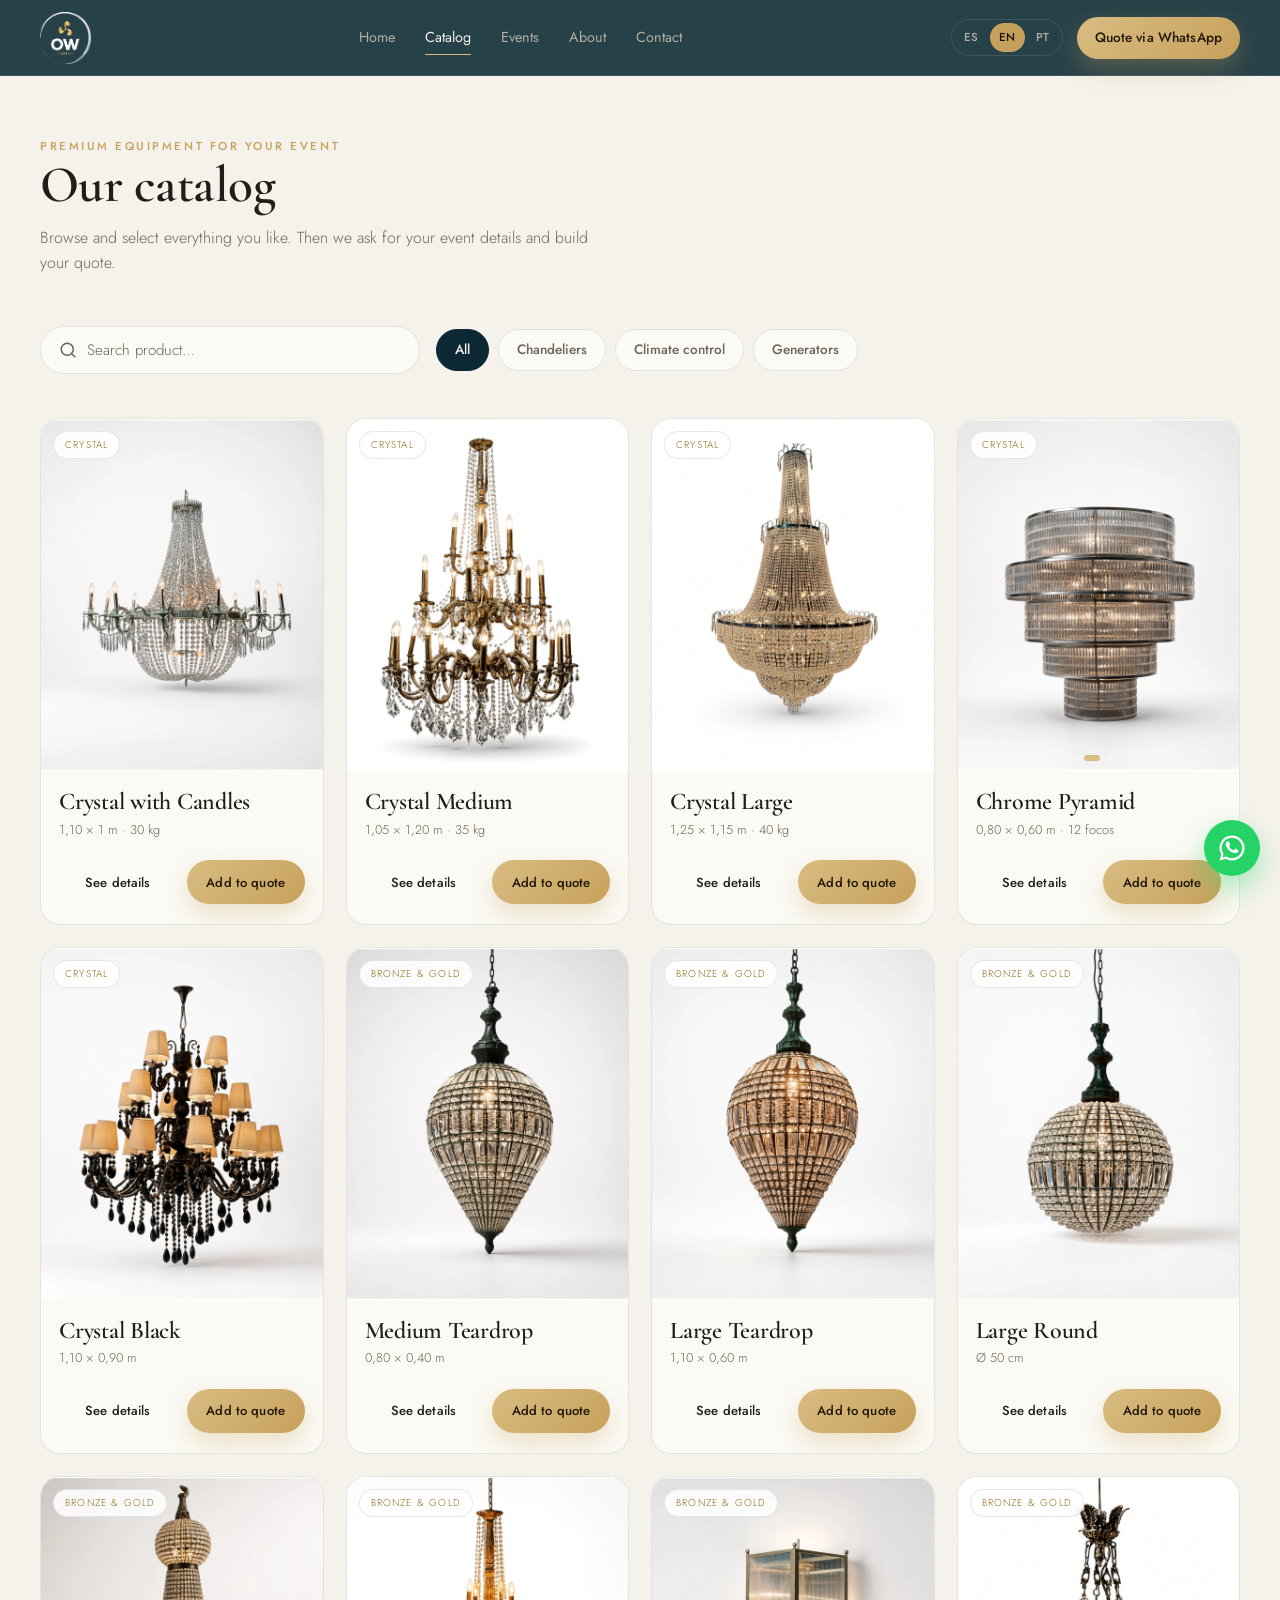
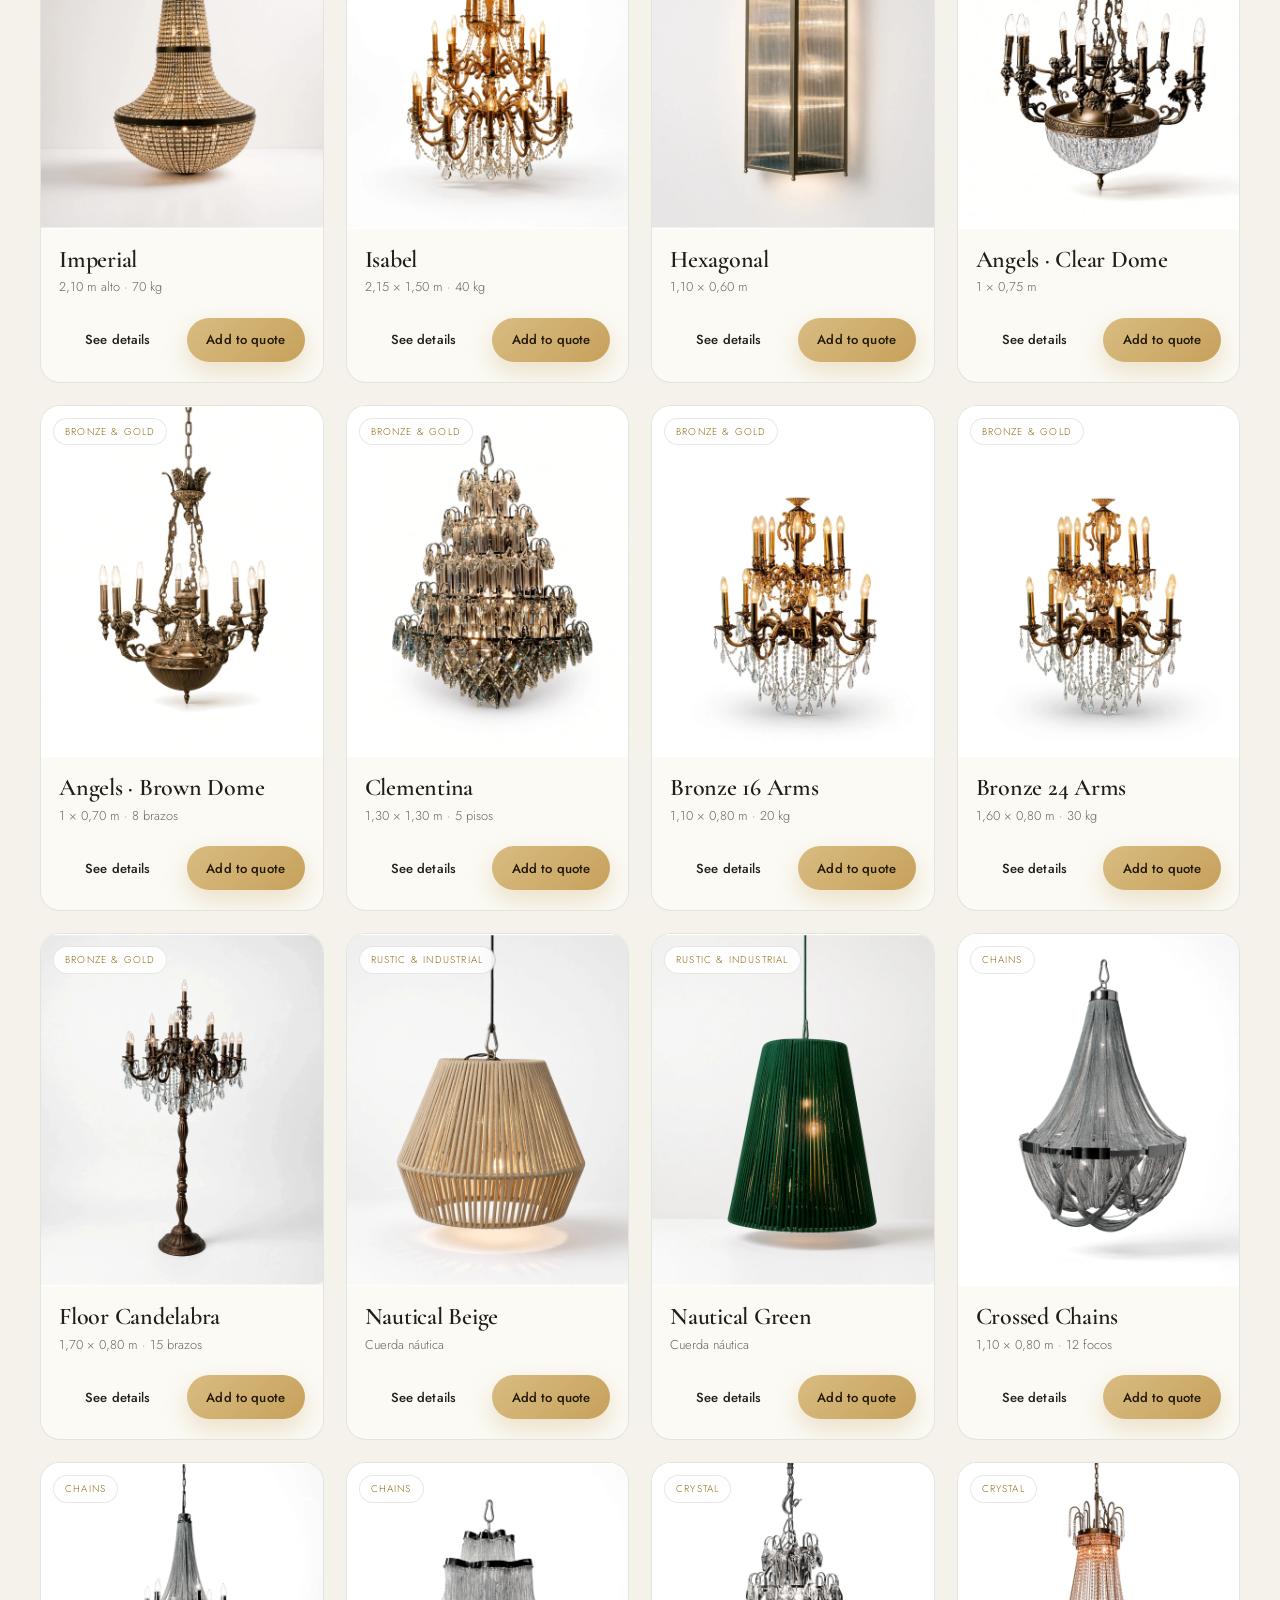
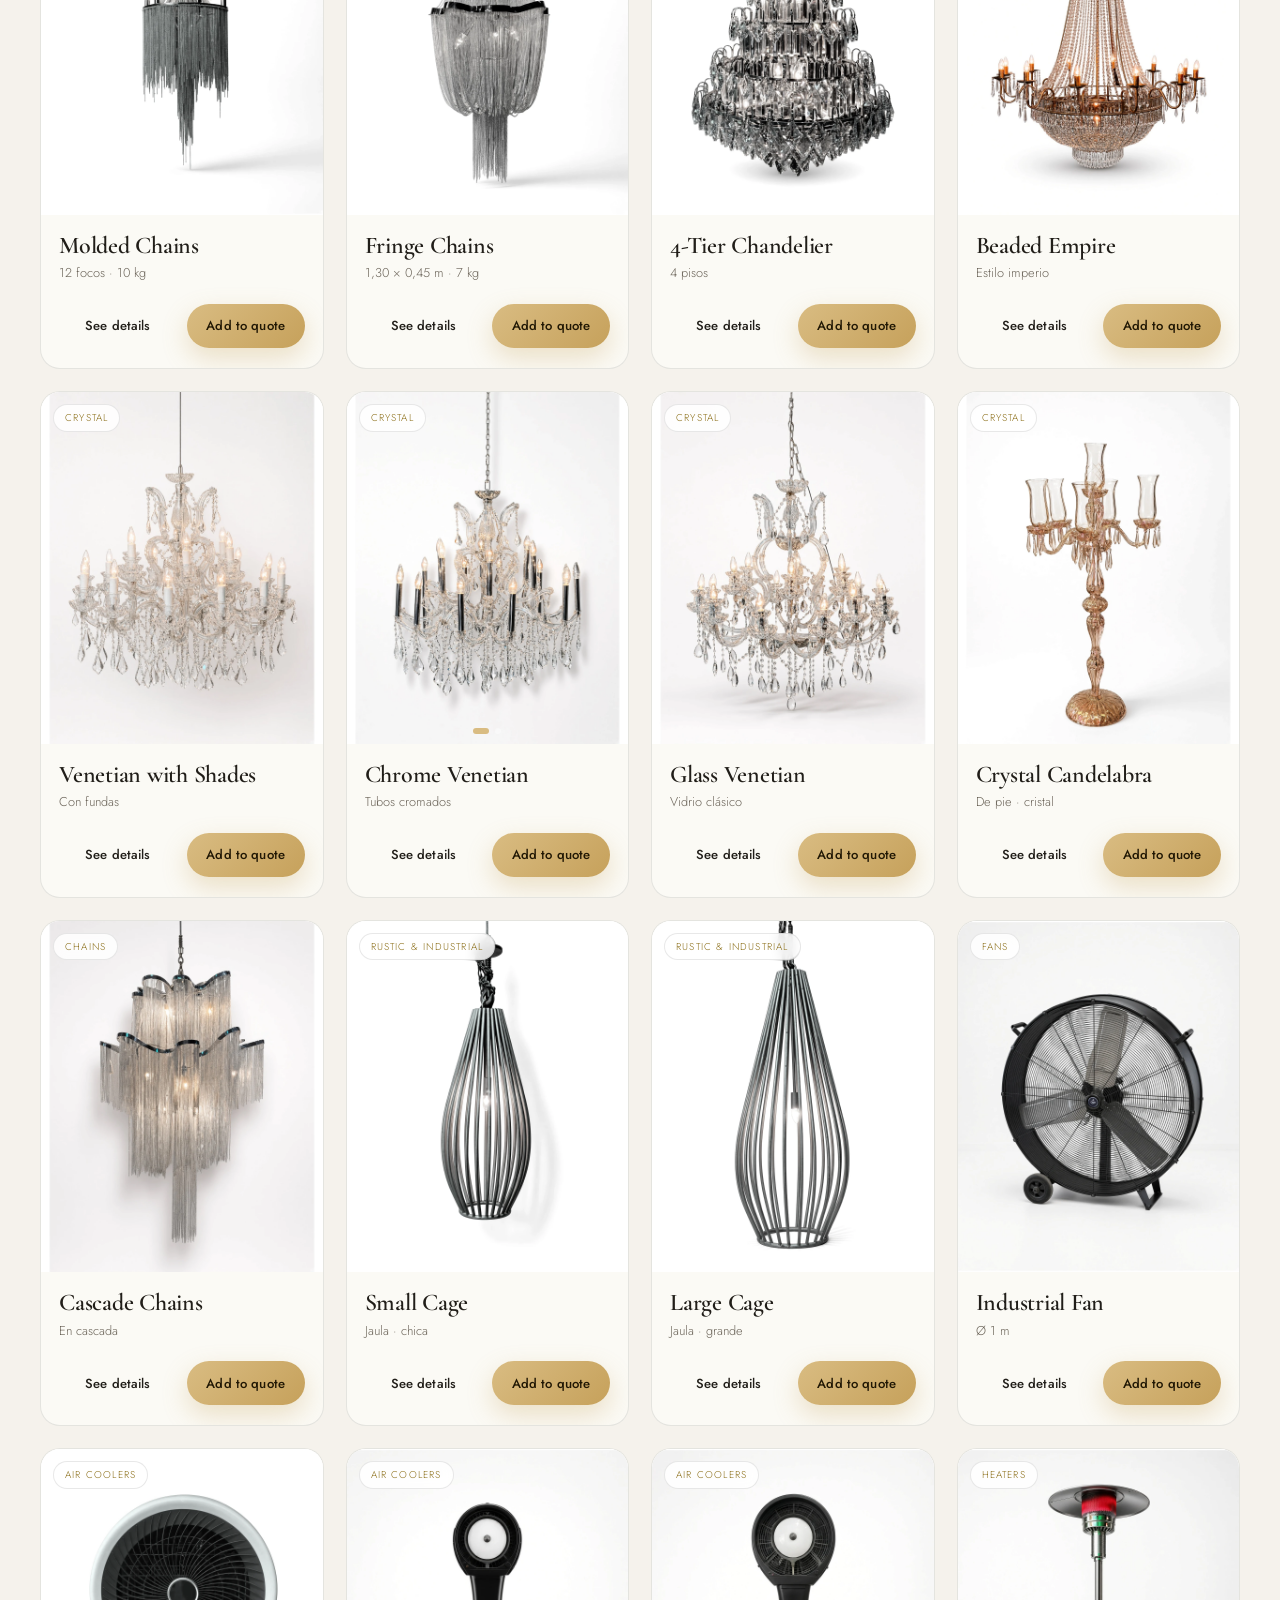
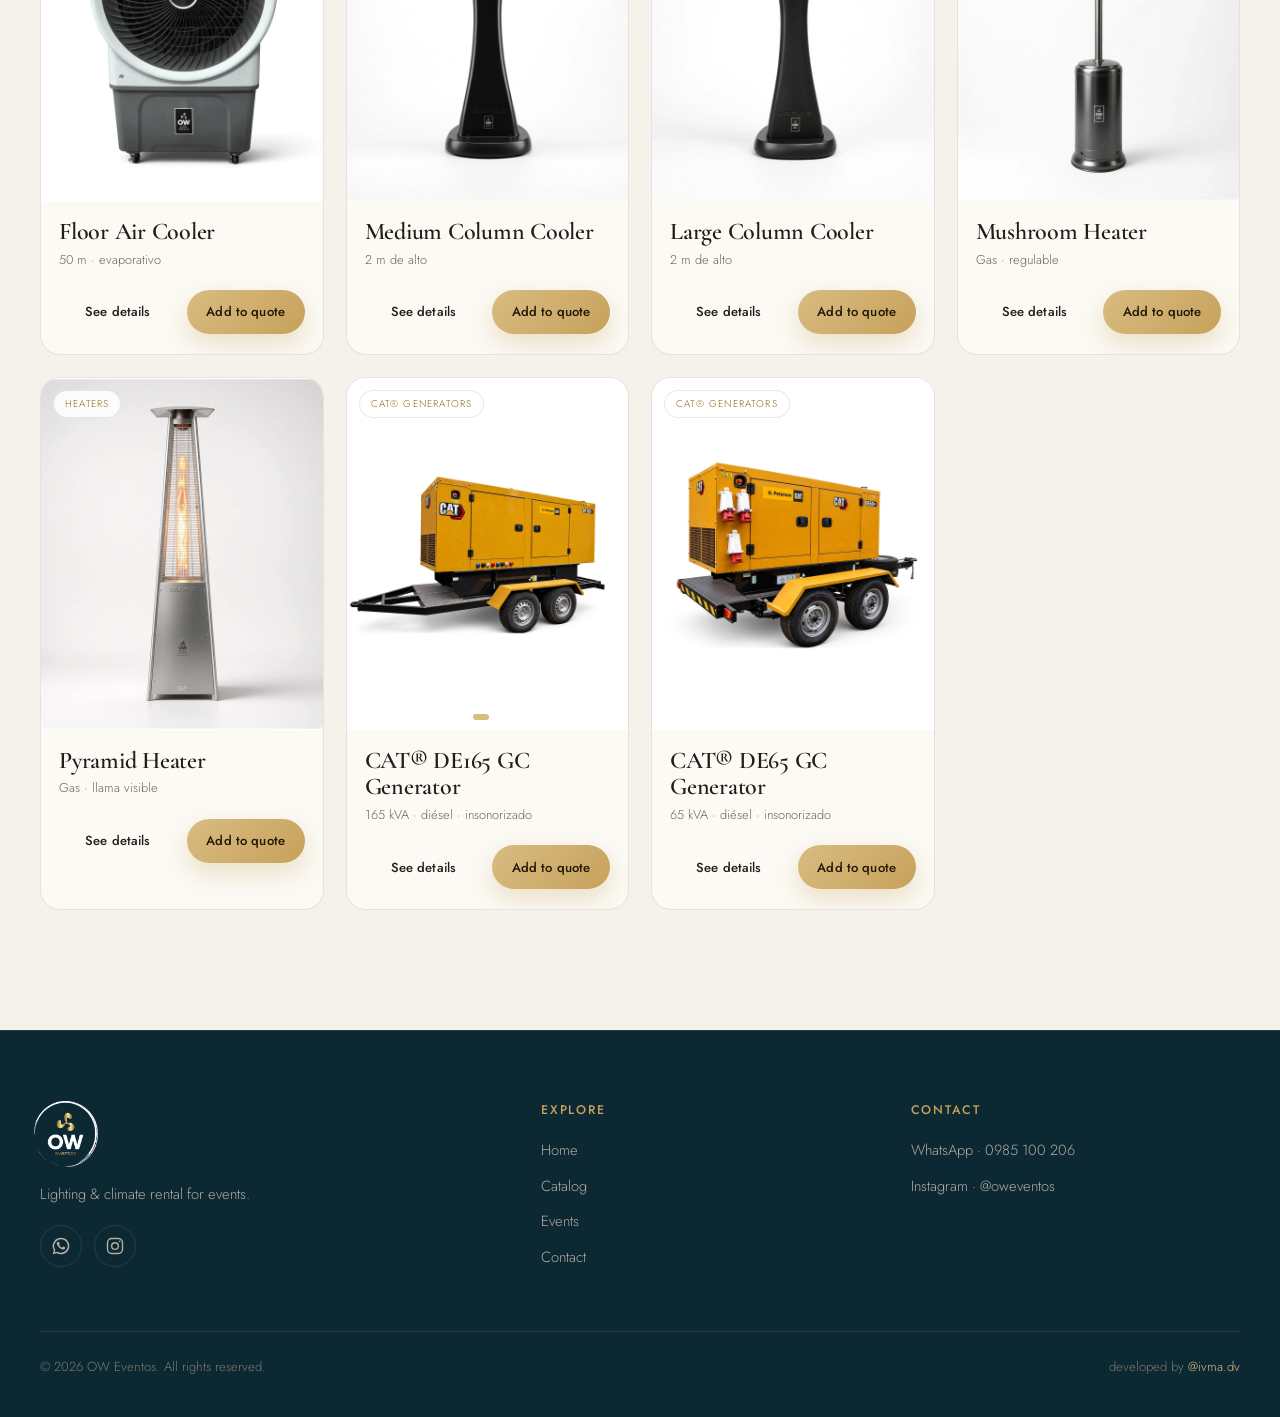
==== commit 13f86d35: "Use logo version with circle ring (logo-transparent.png) in header, menu and footer" ====
--- a/catalogo.html
+++ b/catalogo.html
@@ -18,7 +18,7 @@
   <!-- ===================== HEADER ===================== -->
   <header class="hdr hdr--solid" id="hdr">
     <div class="container hdr-inner">
-      <a href="index.html" class="hdr-logo" aria-label="OW Eventos"><img src="assets/img/logo-nocircle.png" alt="OW Eventos" /></a>
+      <a href="index.html" class="hdr-logo" aria-label="OW Eventos"><img src="assets/img/logo-transparent.png" alt="OW Eventos" /></a>
       <nav class="hdr-nav" aria-label="Principal">
         <a href="index.html" data-i18n="nav.home">Inicio</a>
         <a href="catalogo.html" class="active" data-i18n="nav.catalog">Catálogo</a>
@@ -42,7 +42,7 @@
   <div class="menu-overlay" id="menuOverlay">
     <div class="container menu-panel">
       <div class="menu-top">
-        <img src="assets/img/logo-nocircle.png" alt="OW Eventos" />
+        <img src="assets/img/logo-transparent.png" alt="OW Eventos" />
         <button class="menu-close" id="menuClose"><span data-i18n="nav.close">Cerrar</span><span class="x" aria-hidden="true">&times;</span></button>
       </div>
       <div class="menu-body">
@@ -95,7 +95,7 @@
   <footer class="site-footer">
     <div class="container footer-inner">
       <div class="footer-brand">
-        <img src="assets/img/logo-nocircle.png" alt="OW Eventos" />
+        <img src="assets/img/logo-transparent.png" alt="OW Eventos" />
         <p data-i18n="footer.tagline">Alquiler de iluminación y climatización para eventos.</p>
         <div class="footer-social">
           <a id="footWa" target="_blank" rel="noopener" aria-label="WhatsApp"><svg viewBox="0 0 24 24"><use href="#waIcon"></use></svg></a>
--- a/css/styles.css
+++ b/css/styles.css
@@ -5,18 +5,24 @@
 
 /* ----------------------------- Tokens ----------------------------- */
 :root {
-  --ink: #0E0E10;
-  --ink-2: #17171A;
-  --ink-3: #1F1F23;
-  --photo-black: #020309;
-  --cream: #F5F0E8;
-  --cream-2: #EFE7D9;
-  --cream-card: #FBF8F2;
+  --ink: #0B2833;
+  --ink-2: #10303C;
+  --ink-3: #16404F;
+  --photo-black: #04141B;
+  --cream: #F5F2EC;
+  --cream-2: #ECE8DE;
+  --cream-card: #FBFAF5;
   --wine: #3E1526;
   --wine-deep: #250B16;
-  --gold: #C9A227;
-  --gold-bright: #E3C36A;
-  --gold-grad: linear-gradient(135deg, #E3C36A, #C9A227);
+  --celeste: #E9F1F7;
+  --celeste-2: #DCEAF3;
+  --celeste-line: rgba(18, 59, 74, 0.14);
+  --celeste-deco: #a9c8dc;
+  --navy: #123B4A;
+  --navy-2: #0B2833;
+  --gold: #C6A15B;
+  --gold-bright: #D9BC82;
+  --gold-grad: linear-gradient(135deg, #D9BC82, #C6A15B);
   --on-dark: #F3EFE8;
   --on-dark-muted: #B4ADA1;
   --on-dark-faint: #7E7970;
@@ -46,7 +52,7 @@
 html { scroll-behavior: smooth; -webkit-text-size-adjust: 100%; }
 body {
   font-family: var(--sans); font-weight: 300; font-size: 16px; line-height: 1.6;
-  background: var(--ink); color: var(--on-dark);
+  background: var(--cream); color: var(--on-cream);
   -webkit-font-smoothing: antialiased; overflow-x: hidden;
 }
 img, video { display: block; max-width: 100%; }
@@ -82,7 +88,7 @@
   white-space: nowrap;
 }
 .btn svg { width: 18px; height: 18px; flex-shrink: 0; }
-.btn-primary { background: var(--gold-grad); color: #201704; box-shadow: 0 10px 26px rgba(201, 162, 39, 0.28); }
+.btn-primary { background: var(--gold-grad); color: #201704; box-shadow: 0 10px 26px rgba(198, 161, 91, 0.30); }
 .btn-primary:hover { transform: translateY(-2px); box-shadow: 0 16px 34px rgba(201, 162, 39, 0.38); }
 .btn-outline { border: 1px solid rgba(255, 255, 255, 0.4); color: var(--on-dark); }
 .btn-outline:hover { border-color: var(--gold-bright); color: var(--gold-bright); }
@@ -98,9 +104,9 @@
   transition: background 0.4s var(--ease), border-color 0.4s, backdrop-filter 0.4s;
   border-bottom: 1px solid transparent;
 }
-.hdr-inner { display: flex; align-items: center; justify-content: space-between; gap: 20px; width: 100%; }
+.hdr-inner { display: flex; align-items: center; justify-content: space-between; gap: 20px; }
 .hdr.scrolled, .hdr--solid {
-  background: rgba(14, 14, 16, 0.82); backdrop-filter: blur(14px);
+  background: rgba(11, 40, 51, 0.88); backdrop-filter: blur(14px);
   border-bottom-color: var(--line-dark);
 }
 .hdr-logo img { height: 52px; width: auto; transition: transform 0.4s var(--ease); }
@@ -154,10 +160,20 @@
 .hero-sub { font-size: clamp(1rem, 1.6vw, 1.2rem); color: var(--on-dark-muted); max-width: 540px; line-height: 1.7; margin-bottom: 34px; }
 .hero-cta { display: flex; flex-wrap: wrap; gap: 14px; }
 
+/* hero split (editorial, sin video) */
+.hero-split { display: grid; grid-template-columns: 1.02fr 0.98fr; min-height: 100svh; background: var(--cream); }
+.hero-copy2 { display: flex; flex-direction: column; justify-content: center; gap: 20px; padding: calc(var(--header-h) + 24px) clamp(28px, 5vw, 84px) 48px; }
+.hero-copy2 .eyebrow { color: #9A7B3C; }
+.hero-copy2 .hero-title { font-size: clamp(2.3rem, 4.4vw, 4rem); margin: 6px 0 4px; color: var(--on-cream); }
+.hero-copy2 .hero-sub { color: var(--on-cream-muted); max-width: 44ch; margin-bottom: 12px; }
+.hero-visual { position: relative; overflow: hidden; background: var(--photo-black); }
+.hero-visual img { position: absolute; inset: 0; width: 100%; height: 100%; object-fit: cover; }
+.hero-visual::after { content: ""; position: absolute; inset: 0; background: linear-gradient(90deg, var(--cream), transparent 12%); }
+
 /* ----------------------------- Cream sections ----------------------------- */
 .on-cream { background: var(--cream); color: var(--on-cream); }
 .on-cream h1, .on-cream h2, .on-cream h3 { color: var(--on-cream); }
-.on-cream .eyebrow { color: #9c7d1e; }
+.on-cream .eyebrow { color: #9A7B3C; }
 
 /* categories */
 .cat-grid { display: grid; grid-template-columns: repeat(3, 1fr); gap: 22px; margin-top: 44px; }
@@ -171,7 +187,7 @@
 .cat-ico svg { width: 30px; height: 30px; }
 .cat-tile h3 { font-size: 1.6rem; }
 .cat-tile p { color: var(--on-cream-muted); font-size: 0.95rem; line-height: 1.6; }
-.cat-more { margin-top: auto; padding-top: 12px; color: #9c7d1e; font-size: 0.82rem; font-weight: 500; letter-spacing: 0.06em; text-transform: uppercase; display: inline-flex; align-items: center; gap: 6px; }
+.cat-more { margin-top: auto; padding-top: 12px; color: #9A7B3C; font-size: 0.82rem; font-weight: 500; letter-spacing: 0.06em; text-transform: uppercase; display: inline-flex; align-items: center; gap: 6px; }
 .cat-more svg { width: 15px; height: 15px; transition: transform 0.3s; }
 .cat-tile:hover .cat-more svg { transform: translateX(4px); }
 
@@ -186,28 +202,158 @@
 .diff-energy { display: grid; place-items: center; background: radial-gradient(circle at 50% 40%, #2a2a2e, var(--ink)); }
 .diff-energy .bolt { width: 90px; height: 90px; color: var(--gold-bright); opacity: 0.9; }
 .diff-content { padding: clamp(28px, 4vw, 52px); display: flex; flex-direction: column; align-items: flex-start; justify-content: center; gap: 12px; }
-.diff-content .eyebrow { color: #9c7d1e; }
+.diff-content .eyebrow { color: #9A7B3C; }
 .diff-content h3 { font-size: clamp(1.6rem, 3vw, 2.2rem); }
 .diff-content p { color: var(--on-cream-muted); line-height: 1.7; max-width: 42ch; }
 .diff-content .btn { margin-top: 10px; }
 
 /* ----------------------------- Spotlight (dark) ----------------------------- */
-.spotlight { background: var(--ink); padding: 96px 0; }
-.spotlight-inner { display: grid; grid-template-columns: 1fr 1fr; gap: clamp(24px, 5vw, 72px); align-items: center; }
-.spotlight-media { aspect-ratio: 4 / 5; background: var(--photo-black); border-radius: var(--radius-lg); overflow: hidden; border: 1px solid var(--line-dark); box-shadow: var(--shadow-dark); }
-.spotlight-media img { width: 100%; height: 100%; object-fit: cover; }
-.spotlight-body .eyebrow { color: var(--gold-bright); }
-.spotlight-body h2 { font-size: clamp(2.2rem, 4.5vw, 3.2rem); margin: 14px 0 10px; }
-.spotlight-tag { font-size: 0.72rem; letter-spacing: 0.14em; text-transform: uppercase; color: var(--gold-bright); }
-.spotlight-body p { color: var(--on-dark-muted); line-height: 1.8; margin: 18px 0 28px; max-width: 46ch; }
-.spotlight-dims { color: var(--on-dark-faint); font-size: 0.85rem; letter-spacing: 0.05em; margin-bottom: 24px; }
+/* ---------------- Cinta de texto (ticker continuo) ---------------- */
+.ticker { background: var(--navy); overflow: hidden; padding: 14px 0; border-top: 1px solid rgba(255,255,255,0.08); border-bottom: 1px solid rgba(255,255,255,0.08); }
+.ticker-track { display: flex; align-items: center; width: max-content; white-space: nowrap; will-change: transform; animation: tmarquee 34s linear infinite; }
+@keyframes tmarquee { from { transform: translateX(0); } to { transform: translateX(-33.3333%); } }
+.ticker-item { color: #f3ecdd; font-size: 0.9rem; font-weight: 500; letter-spacing: 0.18em; text-transform: uppercase; padding: 0 6px; }
+.ticker-star { color: var(--gold-bright); font-size: 0.85rem; padding: 0 22px; opacity: 0.9; }
+@media (prefers-reduced-motion: reduce) { .ticker-track, .featured-track { animation: none; } }
+
+/* ---------------- Productos destacados (carrusel continuo) ---------------- */
+.featured { background: var(--cream-2); overflow: hidden; }
+.featured-head { display: flex; align-items: flex-end; justify-content: space-between; gap: 24px; max-width: none; margin-bottom: 34px; }
+.featured-head .eyebrow { color: #9A7B3C; }
+.featured-all { font-size: 0.9rem; letter-spacing: 0.04em; color: var(--on-cream); border-bottom: 1px solid transparent; white-space: nowrap; transition: color 0.25s var(--ease), border-color 0.25s var(--ease); }
+.featured-all:hover { color: var(--gold); border-color: var(--gold); }
+
+.featured-carousel { position: relative; overflow: hidden;
+  -webkit-mask-image: linear-gradient(to right, transparent 0, #000 5%, #000 95%, transparent 100%);
+          mask-image: linear-gradient(to right, transparent 0, #000 5%, #000 95%, transparent 100%); }
+.featured-track { display: flex; gap: 22px; width: max-content; padding: 6px 0 4px; will-change: transform;
+  animation: fmarquee 48s linear infinite; }
+@keyframes fmarquee { from { transform: translateX(0); } to { transform: translateX(calc(-50% - 11px)); } }
+
+.fcard { flex: 0 0 auto; width: 268px; background: var(--cream-card); border: 1px solid var(--line-cream);
+  border-radius: var(--radius-lg); overflow: hidden; box-shadow: var(--shadow-cream);
+  display: flex; flex-direction: column; transition: transform 0.4s var(--ease), box-shadow 0.4s var(--ease); }
+.fcard:hover { transform: translateY(-6px); box-shadow: 0 26px 50px rgba(30,20,10,0.16); }
+.fcard-media { position: relative; aspect-ratio: 4 / 5; background: #ffffff; overflow: hidden; }
+.fcard-media img { width: 100%; height: 100%; object-fit: contain; padding: 10%; transition: transform 0.6s var(--ease); }
+.fcard:hover .fcard-media img { transform: scale(1.05); }
+.fcard-chip { position: absolute; top: 12px; left: 12px; z-index: 2; font-size: 0.62rem; font-weight: 600;
+  letter-spacing: 0.14em; text-transform: uppercase; color: var(--on-cream); background: rgba(255,255,255,0.85);
+  backdrop-filter: blur(4px); border: 1px solid var(--line-cream); border-radius: 999px; padding: 5px 12px; }
+.fcard-body { position: relative; padding: 16px 18px 18px; }
+.fcard-body h3 { font-size: 1.2rem; line-height: 1.15; color: var(--on-cream); }
+.fcard-dims { color: var(--on-cream-muted); font-size: 0.82rem; margin-top: 4px; padding-right: 40px; }
+.fcard-arrow { position: absolute; right: 16px; bottom: 18px; width: 34px; height: 34px; display: grid; place-items: center;
+  border-radius: 999px; background: var(--gold-grad); color: #201704; font-size: 1rem;
+  box-shadow: 0 6px 16px rgba(201,162,39,0.3); transition: transform 0.3s var(--ease); }
+.fcard:hover .fcard-arrow { transform: translateX(3px); }
+
+/* ---------------- Editorial story sections (estilo vanderhotel) ---------------- */
+.story { overflow: hidden; }
+.story-inner { display: grid; grid-template-columns: 1.05fr 0.95fr; min-height: 0; height: min(46vh, 360px); }
+.story--reverse .story-media { order: 2; }
+.story-media { position: relative; overflow: hidden; background: var(--photo-black); }
+.story-media img, .story-media video { position: absolute; inset: 0; width: 100%; height: 100%; object-fit: cover; }
+.story-media.contain { background: var(--cream-2); }
+.story-media.contain img { object-fit: contain; padding: 7% 12%; }
+.story-media.energy { display: grid; place-items: center; background: radial-gradient(circle at 50% 40%, #26262b, var(--ink)); }
+.story-media.energy .bolt { width: 96px; height: 96px; color: var(--gold-bright); opacity: 0.85; }
+.story-body { display: flex; flex-direction: column; align-items: flex-start; justify-content: center; gap: 12px; padding: clamp(26px, 4.5vw, 60px); }
+.story--dark .story-body { background: var(--ink); color: var(--on-dark); }
+.story--cream .story-body { background: var(--cream); color: var(--on-cream); }
+.story-num { font-family: var(--serif); font-size: 0.95rem; letter-spacing: 0.2em; color: var(--gold); }
+.story-body h2 { font-size: clamp(1.6rem, 3.2vw, 2.4rem); line-height: 1.08; }
+.story-body p { line-height: 1.65; max-width: 46ch; font-size: 0.96rem; }
+.story--dark .story-body p { color: var(--on-dark-muted); }
+.story--cream .story-body p { color: var(--on-cream-muted); }
+.link-arrow { display: inline-flex; align-items: center; gap: 10px; margin-top: 12px; font-size: 0.8rem; font-weight: 500; letter-spacing: 0.14em; text-transform: uppercase; color: var(--gold); position: relative; padding-bottom: 5px; }
+.link-arrow svg { width: 22px; height: 12px; }
+.link-arrow::after { content: ""; position: absolute; left: 0; bottom: 0; width: 100%; height: 1px; background: currentColor; transform: scaleX(0.35); transform-origin: left; transition: transform 0.45s var(--ease); }
+.link-arrow:hover::after { transform: scaleX(1); }
+.story--dark .link-arrow { color: var(--gold-bright); }
+
+/* manifesto */
+.manifesto { text-align: center; background: var(--cream-2); border-top: 1px solid var(--line-cream); border-bottom: 1px solid var(--line-cream); }
+.manifesto .container { max-width: 920px; }
+.manifesto h2 { font-size: clamp(1.9rem, 4vw, 3rem); line-height: 1.14; margin: 18px auto 0; }
+.manifesto p { color: var(--on-cream-muted); max-width: 60ch; margin: 22px auto 0; line-height: 1.8; }
+.highlights { display: grid; grid-template-columns: repeat(4, 1fr); gap: 22px; margin-top: 56px; }
+.highlight { display: flex; flex-direction: column; align-items: center; gap: 10px; text-align: center; }
+.highlight .cat-ico { margin: 0; }
+.highlight h3 { font-size: 1.15rem; }
+.highlight p { font-size: 0.88rem; margin: 0; color: var(--on-cream-muted); line-height: 1.6; }
+
+/* image reveal on scroll + hero zoom */
+.media-reveal img, .media-reveal video { transform: scale(1.09); transition: transform 1.5s var(--ease); }
+.media-reveal.in img, .media-reveal.in video { transform: scale(1); }
+.hero-bg { animation: heroZoom 20s ease-out forwards; }
+@keyframes heroZoom { from { transform: scale(1.12); } to { transform: scale(1); } }
+
+/* celeste como detalle: íconos de "por qué" */
+.highlight .cat-ico { background: var(--celeste); color: var(--navy); }
+
+/* dibujitos tranquilos (sparkles celeste, con flote suave) */
+.deco-sparkle { position: absolute; z-index: 0; color: var(--celeste-deco); pointer-events: none; opacity: 0; }
+.manifesto .container, .pledge .container, #equipos .container, .closing-inner { position: relative; z-index: 2; }
+.deco-sparkle svg { width: 100%; height: 100%; display: block; }
+.deco-sparkle.in { opacity: 0.9; animation: floatY 6s ease-in-out infinite; }
+.deco-sparkle.d2.in { animation: floatY 7.5s ease-in-out infinite reverse; }
+@keyframes floatY { 0%,100% { transform: translateY(0) rotate(0deg); } 50% { transform: translateY(-12px) rotate(6deg); } }
+@keyframes twinkle { 0%,100% { opacity: 0.35; } 50% { opacity: 0.9; } }
+.manifesto, .pledge, #equipos, .closing { position: relative; overflow: hidden; }
+
+/* zoom suave de la imagen al pasar el mouse por la tarjeta */
+.equip-row-media img { transition: transform 0.7s var(--ease); }
+.equip-row:hover .equip-row-media img { transform: scale(1.05); }
+
+/* equipos — filas horizontales escalonadas (zigzag), compactas */
+#equipos { padding: 34px 0; }
+.equip-head { text-align: center; max-width: 720px; margin: 0 auto; }
+.equip-head .section-title { margin-top: 6px; font-size: clamp(1.6rem, 2.8vw, 2.1rem); }
+.equip-rows { display: flex; flex-direction: column; gap: 12px; margin-top: 20px; }
+.equip-row { display: grid; grid-template-columns: 0.95fr 1.05fr; align-items: stretch; width: min(100%, 880px);
+  background: var(--cream-card); border: 1px solid var(--line-cream); border-radius: var(--radius-lg); overflow: hidden;
+  box-shadow: var(--shadow-cream); transition: transform 0.4s var(--ease), box-shadow 0.4s; }
+.equip-row:nth-child(odd) { margin-right: auto; }   /* escalonado: fila 1 y 3 a la izquierda */
+.equip-row:nth-child(even) { margin-left: auto; }    /* fila 2 a la derecha */
+.equip-row--reverse .equip-row-media { order: 2; }
+.equip-row:hover { transform: translateY(-5px); box-shadow: 0 26px 50px rgba(30,20,10,0.15); }
+.equip-row-media { position: relative; min-height: 205px; background: #ffffff; overflow: hidden; }
+.equip-row-media img { position: absolute; inset: 0; width: 100%; height: 100%; object-fit: cover; object-position: center; }
+.equip-row-media--contain img { object-fit: contain; padding: 3%; }
+/* Producto centrado + bordes desvanecidos hacia el blanco (sin cuadrado visible) */
+.equip-row-media--fade { background: #ffffff; }
+.equip-row-media--fade img {
+  object-fit: contain; object-position: center; padding: 4%;
+  -webkit-mask-image:
+    linear-gradient(to right, transparent 0, #000 9%, #000 91%, transparent 100%),
+    linear-gradient(to bottom, transparent 0, #000 9%, #000 91%, transparent 100%);
+  -webkit-mask-composite: source-in;
+          mask-image:
+    linear-gradient(to right, transparent 0, #000 9%, #000 91%, transparent 100%),
+    linear-gradient(to bottom, transparent 0, #000 9%, #000 91%, transparent 100%);
+          mask-composite: intersect;
+}
+.equip-row-body { display: flex; flex-direction: column; justify-content: center; align-items: flex-start; gap: 7px; padding: clamp(16px, 2.2vw, 28px); }
+.equip-eyebrow { font-size: 0.66rem; letter-spacing: 0.2em; text-transform: uppercase; color: #9A7B3C; font-weight: 500; }
+.equip-row-body h3 { font-size: clamp(1.2rem, 1.9vw, 1.55rem); line-height: 1.12; color: var(--on-cream); }
+.equip-row-body p { color: var(--on-cream-muted); font-size: 0.88rem; line-height: 1.5; max-width: 44ch; display: -webkit-box; -webkit-line-clamp: 2; -webkit-box-orient: vertical; overflow: hidden; }
+.equip-row-body .btn { margin-top: 4px; }
+.btn-wine { background: var(--navy); color: #fff; }
+.btn-wine svg { width: 16px; height: 16px; }
+.btn-wine:hover { background: var(--navy-2); transform: translateY(-2px); }
+.spotlight-body .eyebrow { color: #9A7B3C; }
+.spotlight-body h2 { font-size: clamp(2rem, 4.2vw, 3rem); margin: 14px 0 10px; color: var(--on-cream); }
+.spotlight-tag { font-size: 0.72rem; letter-spacing: 0.14em; text-transform: uppercase; color: #9A7B3C; }
+.spotlight-body p { color: var(--on-cream-muted); line-height: 1.8; margin: 18px 0 28px; max-width: 46ch; }
+.spotlight-dims { color: var(--on-cream-muted); font-size: 0.85rem; letter-spacing: 0.05em; margin-bottom: 24px; }
 
 /* ----------------------------- Spaces gallery (dark) ----------------------------- */
 .section--dark { background: var(--ink); color: var(--on-dark); }
 .section--dark .section-title { color: var(--on-dark); }
 .section--dark .eyebrow { color: var(--gold-bright); }
 .spaces-grid { display: grid; grid-template-columns: repeat(6, 1fr); grid-auto-rows: 200px; gap: 14px; margin-top: 44px; }
-.spaces-grid figure { position: relative; overflow: hidden; border-radius: var(--radius-sm); cursor: zoom-in; border: 1px solid var(--line-dark-soft); }
+.spaces-grid figure { position: relative; overflow: hidden; border-radius: var(--radius-sm); cursor: zoom-in; border: 1px solid var(--line-cream); }
 .spaces-grid img { width: 100%; height: 100%; object-fit: cover; transition: transform 0.7s var(--ease); }
 .spaces-grid figure:hover img { transform: scale(1.06); }
 .spaces-grid figure::after { content: ""; position: absolute; inset: 0; background: linear-gradient(transparent 55%, rgba(0,0,0,0.5)); opacity: 0; transition: opacity 0.4s; }
@@ -220,19 +366,17 @@
 .spaces-grid figure:nth-child(6) { grid-column: span 3; grid-row: span 1; }
 
 /* ----------------------------- Pledge (wine) ----------------------------- */
-.pledge { background: linear-gradient(160deg, var(--wine), var(--wine-deep)); color: var(--on-dark); padding: 100px 0; text-align: center; }
-.pledge .eyebrow { color: var(--gold-bright); }
-.pledge blockquote { font-family: var(--serif); font-size: clamp(1.6rem, 3.6vw, 2.6rem); line-height: 1.35; max-width: 900px; margin: 22px auto 26px; font-weight: 500; }
-.pledge-stars { color: var(--gold-bright); letter-spacing: 4px; font-size: 1.1rem; margin-bottom: 12px; }
-.pledge-author { color: var(--on-dark-muted); font-size: 0.9rem; letter-spacing: 0.08em; text-transform: uppercase; }
+.pledge { background: var(--cream-2); color: var(--on-cream); padding: 92px 0; text-align: center; border-top: 1px solid var(--line-cream); border-bottom: 1px solid var(--line-cream); }
+.pledge .eyebrow { color: #9A7B3C; }
+.pledge blockquote { font-family: var(--serif); font-size: clamp(1.6rem, 3.6vw, 2.5rem); line-height: 1.35; max-width: 900px; margin: 22px auto 26px; font-weight: 500; color: var(--on-cream); }
+.pledge-stars { color: var(--gold); letter-spacing: 4px; font-size: 1.1rem; margin-bottom: 12px; }
+.pledge-author { color: var(--on-cream-muted); font-size: 0.9rem; letter-spacing: 0.08em; text-transform: uppercase; }
 
 /* ----------------------------- Closing band ----------------------------- */
-.closing { position: relative; min-height: 60vh; display: flex; align-items: center; overflow: hidden; text-align: center; }
-.closing-bg { position: absolute; inset: 0; width: 100%; height: 100%; object-fit: cover; z-index: 0; }
-.closing-scrim { position: absolute; inset: 0; z-index: 1; background: linear-gradient(180deg, rgba(14,14,16,0.7), rgba(14,14,16,0.85)); }
-.closing-inner { position: relative; z-index: 2; margin: 0 auto; max-width: 760px; padding: 80px 0; }
-.closing h2 { font-size: clamp(2rem, 5vw, 3.4rem); margin-bottom: 16px; }
-.closing p { color: var(--on-dark-muted); margin-bottom: 30px; font-size: 1.05rem; }
+.closing { position: relative; background: var(--cream); display: flex; align-items: center; text-align: center; padding: 96px 0; border-top: 1px solid var(--line-cream); }
+.closing-inner { margin: 0 auto; max-width: 760px; }
+.closing h2 { font-size: clamp(2rem, 5vw, 3.2rem); margin-bottom: 16px; color: var(--on-cream); }
+.closing p { color: var(--on-cream-muted); margin-bottom: 30px; font-size: 1.05rem; }
 .closing .hero-cta { justify-content: center; }
 
 /* ----------------------------- Catalog page ----------------------------- */
@@ -255,11 +399,11 @@
 .pcard { background: var(--cream-card); border: 1px solid var(--line-cream); border-radius: var(--radius); overflow: hidden; display: flex; flex-direction: column; transition: transform 0.4s var(--ease), box-shadow 0.4s; position: relative; }
 .pcard:hover { transform: translateY(-5px); box-shadow: var(--shadow-cream); }
 .pcard.selected { border-color: var(--gold); }
-.pcard-media { position: relative; aspect-ratio: 4 / 5; background: var(--photo-black); overflow: hidden; cursor: zoom-in; }
+.pcard-media { position: relative; aspect-ratio: 4 / 5; background: #ffffff; overflow: hidden; cursor: zoom-in; }
 .pcard-media .slides { position: absolute; inset: 0; }
 .pcard-media .slide { position: absolute; inset: 0; width: 100%; height: 100%; object-fit: cover; opacity: 0; transition: opacity 0.5s var(--ease); }
 .pcard-media .slide.active { opacity: 1; }
-.pcard-tag { position: absolute; top: 12px; left: 12px; z-index: 3; font-size: 0.62rem; letter-spacing: 0.12em; text-transform: uppercase; padding: 5px 11px; border-radius: 999px; background: rgba(8,5,26,0.65); border: 1px solid var(--line-dark); color: var(--gold-bright); backdrop-filter: blur(6px); }
+.pcard-tag { position: absolute; top: 12px; left: 12px; z-index: 3; font-size: 0.62rem; letter-spacing: 0.12em; text-transform: uppercase; padding: 5px 11px; border-radius: 999px; background: rgba(255,255,255,0.85); border: 1px solid var(--line-cream); color: #8a6d16; backdrop-filter: blur(6px); }
 .pcard-check { position: absolute; top: 12px; right: 12px; z-index: 3; width: 30px; height: 30px; border-radius: 50%; display: grid; place-items: center; background: var(--gold); color: #17130a; opacity: 0; transform: scale(0.6); transition: all 0.35s var(--ease); }
 .pcard.selected .pcard-check { opacity: 1; transform: scale(1); }
 .pcard-check svg { width: 16px; height: 16px; }
@@ -272,14 +416,14 @@
 @media (hover: none) { .slide-btn { opacity: 1; } }
 .pcard-body { padding: 18px 18px 20px; display: flex; flex-direction: column; gap: 4px; flex: 1; }
 .pcard-name { font-size: 1.5rem; line-height: 1.1; }
-.pcard-sub { font-size: 0.66rem; letter-spacing: 0.12em; text-transform: uppercase; color: #9c7d1e; margin-bottom: 4px; }
+.pcard-sub { font-size: 0.66rem; letter-spacing: 0.12em; text-transform: uppercase; color: #9A7B3C; margin-bottom: 4px; }
 .pcard-dims { font-size: 0.8rem; color: var(--on-cream-muted); }
 .pcard-actions { display: flex; gap: 10px; margin-top: 16px; }
 .pcard-actions .btn { flex: 1; min-height: 44px; padding: 0 12px; font-size: 0.82rem; }
 .catalog-empty { text-align: center; color: var(--on-cream-muted); padding: 80px 0; font-size: 1.05rem; }
 
 /* ----------------------------- Cotización bar ----------------------------- */
-.cart-bar { position: fixed; left: 0; right: 0; bottom: calc(var(--bottom-nav-h) + 12px); z-index: 85;
+.cart-bar { position: fixed; left: 0; right: 0; bottom: 16px; z-index: 85;
   transform: translateY(200%); opacity: 0; visibility: hidden; pointer-events: none;
   transition: transform 0.45s var(--ease), opacity 0.4s var(--ease), visibility 0.45s; }
 .cart-bar.show { transform: none; opacity: 1; visibility: visible; pointer-events: auto; }
@@ -304,6 +448,7 @@
 .wa-float { position: fixed; right: 20px; bottom: 24px; z-index: 95; width: 56px; height: 56px; border-radius: 50%; display: grid; place-items: center; background: var(--wa-green); color: #fff; box-shadow: 0 12px 28px rgba(37,211,102,0.4); transition: transform 0.3s var(--ease); }
 .wa-float:hover { transform: scale(1.08); }
 .wa-float svg { width: 30px; height: 30px; }
+body.has-cart .wa-float { bottom: 92px; }
 
 /* ----------------------------- Contact ----------------------------- */
 .contact-inner { display: grid; grid-template-columns: 1fr 1fr; gap: 56px; align-items: start; }
@@ -340,52 +485,55 @@
 /* ----------------------------- Modals ----------------------------- */
 .modal-overlay { position: fixed; inset: 0; z-index: 300; display: grid; place-items: center; padding: 16px; background: rgba(4,2,10,0.72); backdrop-filter: blur(8px); animation: fade 0.3s ease; }
 @keyframes fade { from { opacity: 0; } to { opacity: 1; } }
-.modal { position: relative; width: min(100%, 660px); max-height: 92vh; overflow-y: auto; background: linear-gradient(180deg, var(--ink-3), var(--ink-2)); border: 1px solid var(--line-dark); border-radius: 22px; box-shadow: var(--shadow-dark); animation: modalIn 0.45s var(--ease); }
+.modal { position: relative; width: min(100%, 660px); max-height: 92vh; overflow-y: auto; background: var(--cream-card); color: var(--on-cream); border: 1px solid var(--line-cream); border-radius: 22px; box-shadow: 0 30px 70px rgba(30,20,10,0.28); animation: modalIn 0.45s var(--ease); }
+.modal .btn-outline { border-color: rgba(0,0,0,0.25); color: var(--on-cream); }
+.modal .btn-outline:hover { border-color: var(--gold); color: #9A7B3C; }
 @keyframes modalIn { from { transform: translateY(24px) scale(0.98); opacity: 0; } to { transform: none; opacity: 1; } }
-.modal-close { position: absolute; top: 14px; right: 16px; font-size: 2rem; line-height: 1; color: var(--on-dark-muted); z-index: 5; width: 40px; height: 40px; }
+.modal-close { position: absolute; top: 14px; right: 16px; font-size: 2rem; line-height: 1; color: var(--on-cream-muted); z-index: 5; width: 40px; height: 40px; }
 .modal-close:hover { color: var(--gold-bright); }
-.modal-head { padding: 28px 30px 18px; border-bottom: 1px solid var(--line-dark-soft); }
-.modal-head h3 { font-size: 1.8rem; }
-.modal-head p { color: var(--on-dark-muted); font-size: 0.92rem; margin-top: 6px; }
+.modal-head { padding: 28px 30px 18px; border-bottom: 1px solid var(--line-cream); }
+.modal-head h3 { font-size: 1.8rem; color: var(--on-cream); }
+.modal-head p { color: var(--on-cream-muted); font-size: 0.92rem; margin-top: 6px; }
 .modal-body { padding: 24px 30px; }
 .modal-section { margin-bottom: 24px; }
 .modal-section h4 { font-family: var(--sans); font-size: 0.76rem; text-transform: uppercase; letter-spacing: 0.16em; color: var(--gold); margin-bottom: 14px; font-weight: 500; }
 .field-row { display: grid; grid-template-columns: 1fr 1fr; gap: 14px; margin-bottom: 14px; }
 .field { display: flex; flex-direction: column; gap: 7px; font-size: 0.82rem; color: var(--on-dark-muted); }
-.field input { background: var(--ink); border: 1px solid var(--line-dark); border-radius: 10px; padding: 12px 14px; color: var(--on-dark); outline: none; }
+.field { color: var(--on-cream-muted); }
+.field input { background: #fff; border: 1px solid var(--line-cream); border-radius: 10px; padding: 12px 14px; color: var(--on-cream); outline: none; }
 .field input:focus { border-color: var(--gold); }
 .map-block { margin-top: 6px; }
 .map-actions { display: flex; gap: 10px; flex-wrap: wrap; }
-.map-btn { display: inline-flex; align-items: center; gap: 8px; border: 1px solid var(--line-dark); border-radius: 999px; padding: 10px 16px; font-size: 0.82rem; color: var(--on-dark-muted); transition: all 0.3s; }
+.map-btn { display: inline-flex; align-items: center; gap: 8px; border: 1px solid var(--line-cream); border-radius: 999px; padding: 10px 16px; font-size: 0.82rem; color: var(--on-cream-muted); transition: all 0.3s; }
 .map-btn svg { width: 16px; height: 16px; }
-.map-btn:hover { border-color: var(--gold); color: var(--gold-bright); }
+.map-btn:hover { border-color: var(--gold); color: #9A7B3C; }
 #mapWrap { margin-top: 14px; }
-#pickMap { height: 220px; border-radius: 14px; overflow: hidden; border: 1px solid var(--line-dark); }
+#pickMap { height: 220px; border-radius: 14px; overflow: hidden; border: 1px solid var(--line-cream); }
 .map-picked { color: var(--gold-bright); font-size: 0.85rem; margin-top: 10px; }
 .quote-items { display: flex; flex-direction: column; gap: 12px; }
-.quote-item { display: grid; grid-template-columns: 54px 1fr auto auto; align-items: center; gap: 12px; background: var(--ink); border: 1px solid var(--line-dark-soft); border-radius: 14px; padding: 10px; }
-.quote-item img { width: 54px; height: 54px; object-fit: cover; border-radius: 10px; background: var(--photo-black); }
+.quote-item { display: grid; grid-template-columns: 54px 1fr auto auto; align-items: center; gap: 12px; background: var(--cream); border: 1px solid var(--line-cream); border-radius: 14px; padding: 10px; }
+.quote-item img { width: 54px; height: 54px; object-fit: cover; border-radius: 10px; background: #ffffff; }
 .quote-item-info b { font-family: var(--serif); font-size: 1.1rem; font-weight: 500; }
-.quote-item-info span { display: block; font-size: 0.78rem; color: var(--on-dark-muted); }
-.stepper { display: inline-flex; align-items: center; border: 1px solid var(--line-dark); border-radius: 999px; overflow: hidden; }
-.stepper button { width: 32px; height: 34px; color: var(--gold-bright); font-size: 1.1rem; }
-.stepper input { width: 38px; text-align: center; background: none; border: none; color: var(--on-dark); outline: none; -moz-appearance: textfield; }
+.quote-item-info span { display: block; font-size: 0.78rem; color: var(--on-cream-muted); }
+.stepper { display: inline-flex; align-items: center; border: 1px solid var(--line-cream); border-radius: 999px; overflow: hidden; }
+.stepper button { width: 32px; height: 34px; color: #9A7B3C; font-size: 1.1rem; }
+.stepper input { width: 38px; text-align: center; background: none; border: none; color: var(--on-cream); outline: none; -moz-appearance: textfield; }
 .stepper input::-webkit-outer-spin-button, .stepper input::-webkit-inner-spin-button { -webkit-appearance: none; }
 .quote-item-remove { font-size: 0.76rem; color: var(--on-dark-faint); text-decoration: underline; text-underline-offset: 2px; }
-.quote-empty { color: var(--on-dark-muted); text-align: center; padding: 24px 0; }
-.estimate { margin-top: 18px; padding: 16px 18px; background: rgba(201,162,39,0.08); border: 1px solid rgba(201,162,39,0.25); border-radius: 14px; }
-.estimate-note { color: var(--gold-bright); font-size: 0.9rem; }
-.modal-foot { display: flex; gap: 12px; justify-content: flex-end; padding: 18px 30px 26px; border-top: 1px solid var(--line-dark-soft); position: sticky; bottom: 0; background: var(--ink-2); }
+.quote-empty { color: var(--on-cream-muted); text-align: center; padding: 24px 0; }
+.estimate { margin-top: 18px; padding: 16px 18px; background: rgba(201,162,39,0.12); border: 1px solid rgba(201,162,39,0.35); border-radius: 14px; }
+.estimate-note { color: #8a6d16; font-size: 0.9rem; }
+.modal-foot { display: flex; gap: 12px; justify-content: flex-end; padding: 18px 30px 26px; border-top: 1px solid var(--line-cream); position: sticky; bottom: 0; background: var(--cream-card); }
 
 /* product detail modal */
 .prod-modal { width: min(100%, 440px); }
-.prod-modal-media { aspect-ratio: 4 / 5; background: var(--photo-black); border-radius: 22px 22px 0 0; overflow: hidden; }
+.prod-modal-media { height: min(42vh, 340px); background: #ffffff; border-radius: 22px 22px 0 0; overflow: hidden; }
 .prod-modal-media img { width: 100%; height: 100%; object-fit: contain; }
-.prod-modal-body { padding: 22px 24px 26px; display: flex; flex-direction: column; gap: 8px; }
-.prod-modal-badge { align-self: flex-start; font-size: 0.64rem; letter-spacing: 0.12em; text-transform: uppercase; padding: 5px 11px; border-radius: 999px; background: rgba(255,255,255,0.06); border: 1px solid var(--line-dark); color: var(--gold-bright); }
-.prod-modal-body h3 { font-size: 1.8rem; }
-.prod-modal-body .pcard-dims { color: var(--gold); font-size: 0.82rem; }
-.prod-modal-body .pcard-desc { color: var(--on-dark-muted); line-height: 1.7; margin: 4px 0 8px; }
+.prod-modal-body { padding: 18px 24px 22px; display: flex; flex-direction: column; gap: 7px; }
+.prod-modal-badge { align-self: flex-start; font-size: 0.64rem; letter-spacing: 0.12em; text-transform: uppercase; padding: 5px 11px; border-radius: 999px; background: rgba(0,0,0,0.05); border: 1px solid var(--line-cream); color: #9A7B3C; }
+.prod-modal-body h3 { font-size: 1.8rem; color: var(--on-cream); }
+.prod-modal-body .pcard-dims { color: #9A7B3C; font-size: 0.82rem; }
+.prod-modal-body .pcard-desc { color: var(--on-cream-muted); line-height: 1.7; margin: 4px 0 8px; }
 .prod-modal-foot { margin-top: 8px; }
 .prod-modal-foot .btn { width: 100%; }
 
@@ -404,10 +552,6 @@
 @media (max-width: 1024px) {
   .hdr-nav { display: none; }
   .hdr-menu { display: flex; }
-  .bottom-nav { display: block; }
-  body { padding-bottom: var(--bottom-nav-h); }
-  .wa-float { bottom: calc(var(--bottom-nav-h) + 16px); }
-  body.has-cart .wa-float { bottom: calc(var(--bottom-nav-h) + 88px); }
   .footer-inner { grid-template-columns: 1fr 1fr; }
   .footer-brand { grid-column: 1 / -1; }
 }
@@ -419,12 +563,27 @@
   .diff-row { grid-template-columns: 1fr; }
   .diff-row:nth-child(even) .diff-media { order: 0; }
   .diff-media { min-height: 220px; }
-  .spotlight-inner { grid-template-columns: 1fr; }
-  .spotlight-media { max-width: 360px; margin: 0 auto; }
+  .hero-split { grid-template-columns: 1fr; min-height: auto; }
+  .hero-visual { height: 42vh; order: -1; }
+  .hero-visual::after { background: linear-gradient(0deg, var(--cream), transparent 18%); }
+  .hero-copy2 { padding: 34px 24px 52px; }
+  .featured-head { flex-direction: column; align-items: flex-start; gap: 14px; margin-bottom: 24px; }
+  .fcard { width: 232px; }
+  .spotlight-body { text-align: center; align-items: center; }
+  .spotlight-body p { text-align: center; }
+  .story-inner { grid-template-columns: 1fr; min-height: 0; height: auto; }
+  .story--reverse .story-media { order: 0; }
+  .story-media { aspect-ratio: 16 / 11; height: auto; }
+  .story-media.contain { aspect-ratio: 4 / 3; }
+  .equip-rows { gap: 20px; margin-top: 30px; }
+  .equip-row { grid-template-columns: 1fr; width: 100%; margin: 0 !important; }
+  .equip-row--reverse .equip-row-media { order: 0; }
+  .equip-row-media { min-height: 0; height: 200px; aspect-ratio: auto; }
+  .highlights { grid-template-columns: repeat(2, 1fr); gap: 30px 20px; }
   .contact-inner { grid-template-columns: 1fr; gap: 30px; }
-  .spaces-grid { grid-template-columns: repeat(2, 1fr); grid-auto-rows: 160px; }
+  .spaces-grid { grid-template-columns: repeat(2, 1fr); grid-auto-rows: 150px; gap: 10px; }
   .spaces-grid figure:nth-child(n) { grid-column: span 1; grid-row: span 1; }
-  .spaces-grid figure:nth-child(1) { grid-column: span 2; grid-row: span 2; }
+  .deco-sparkle { display: none; }
   .hdr-actions .lang-switch { display: none; }
   .hdr-actions .hdr-cta { display: none; }
 }
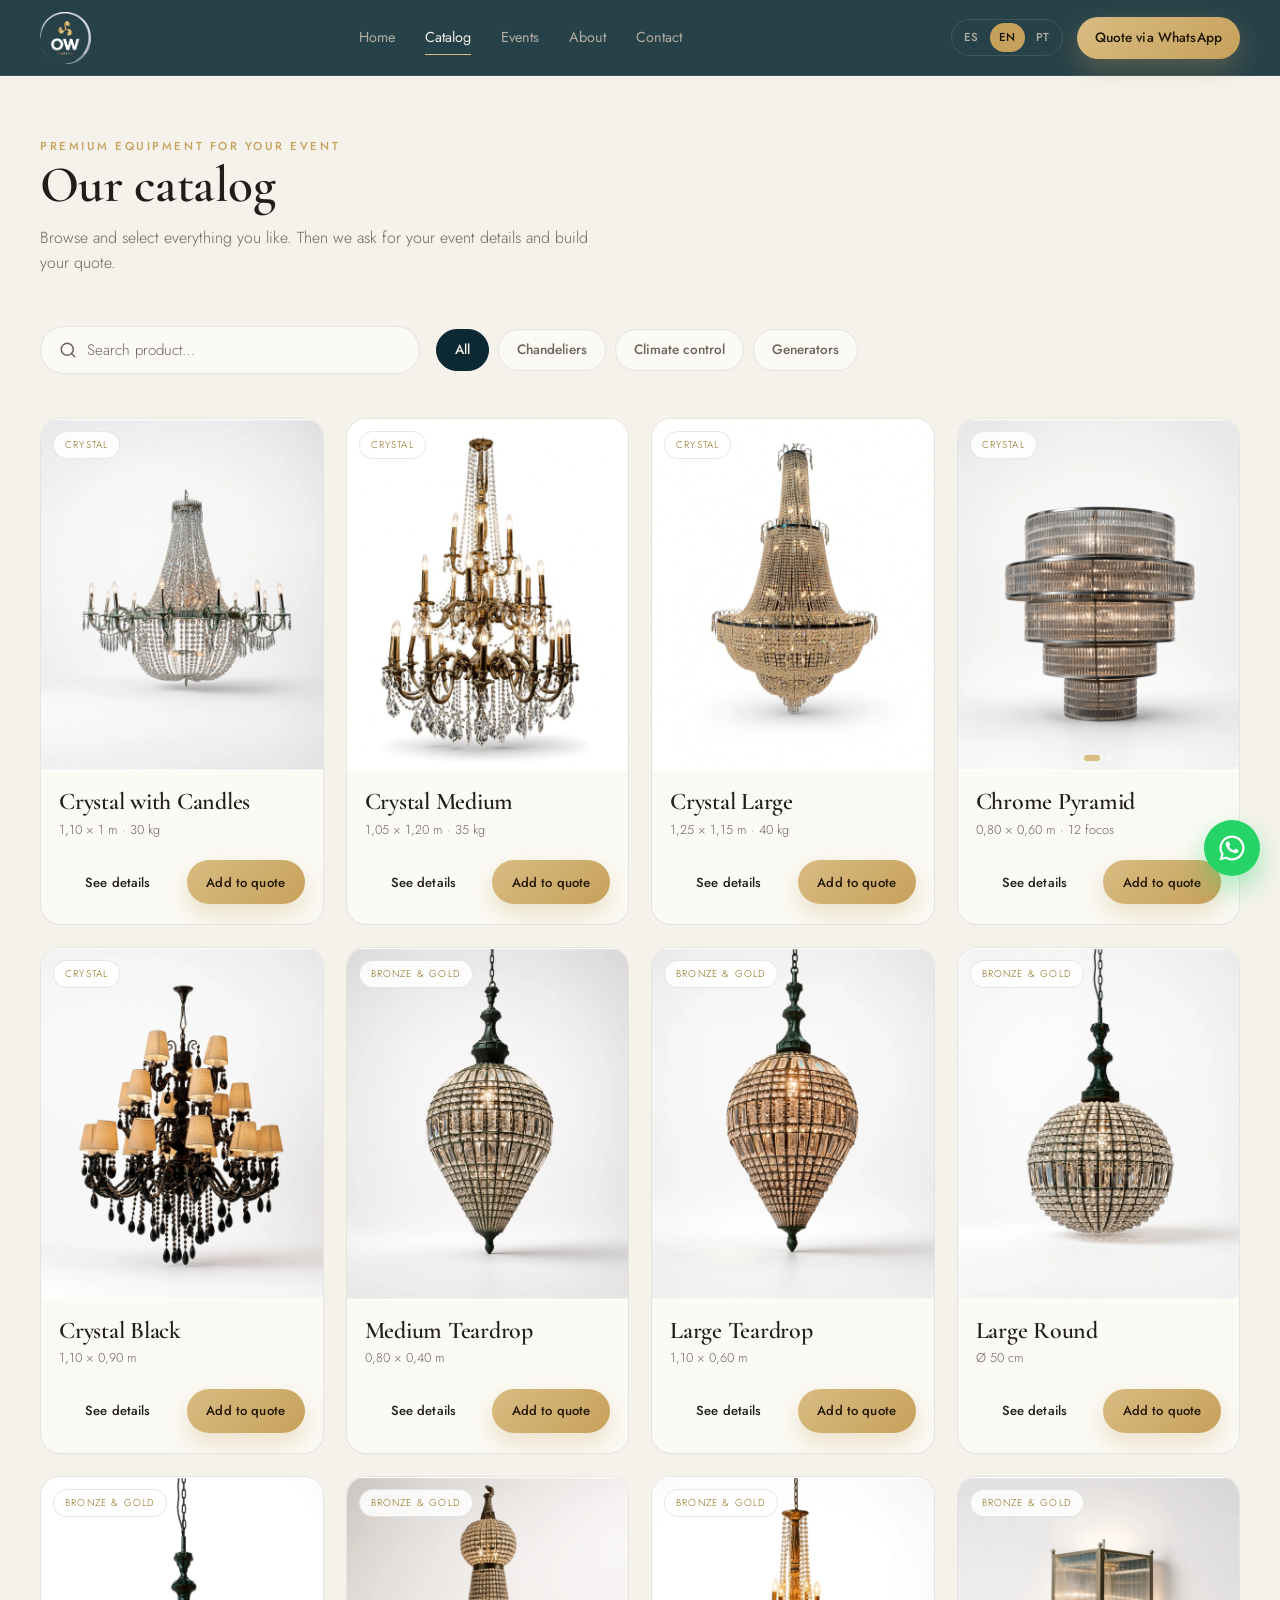
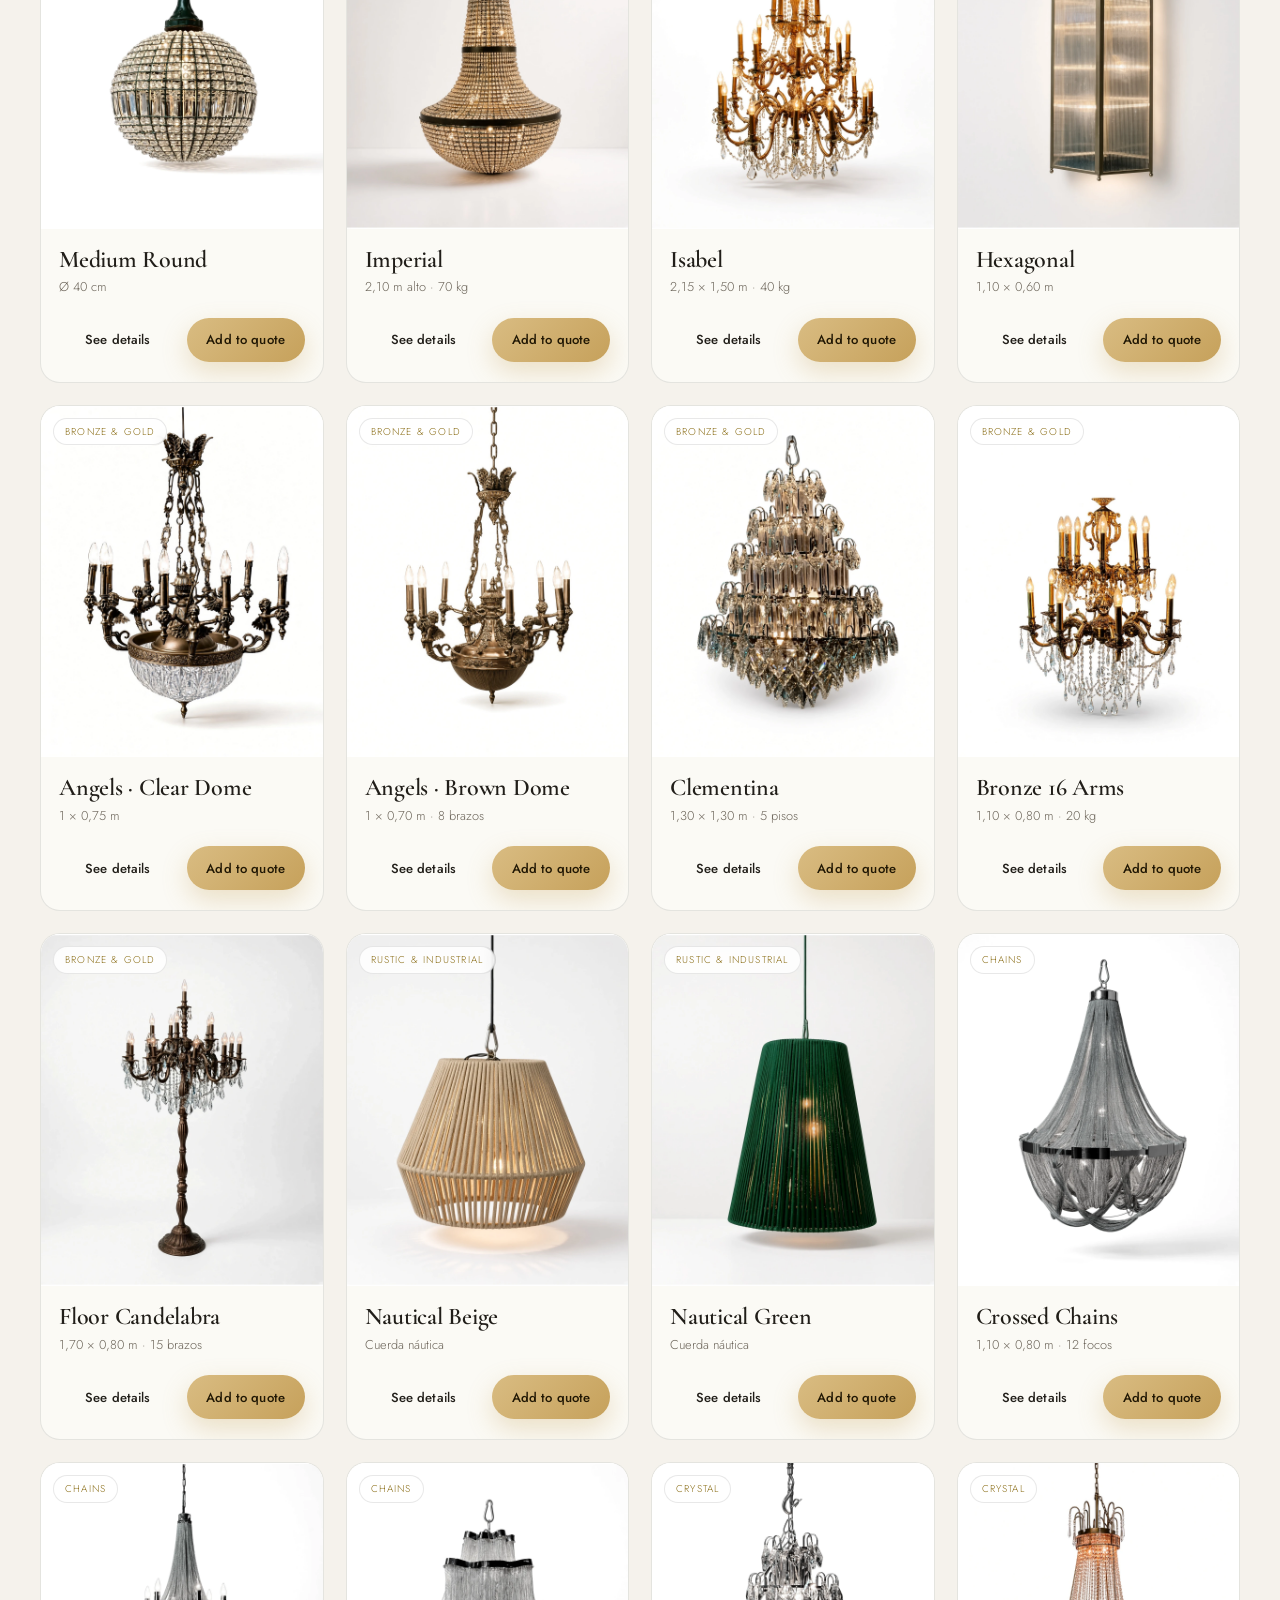
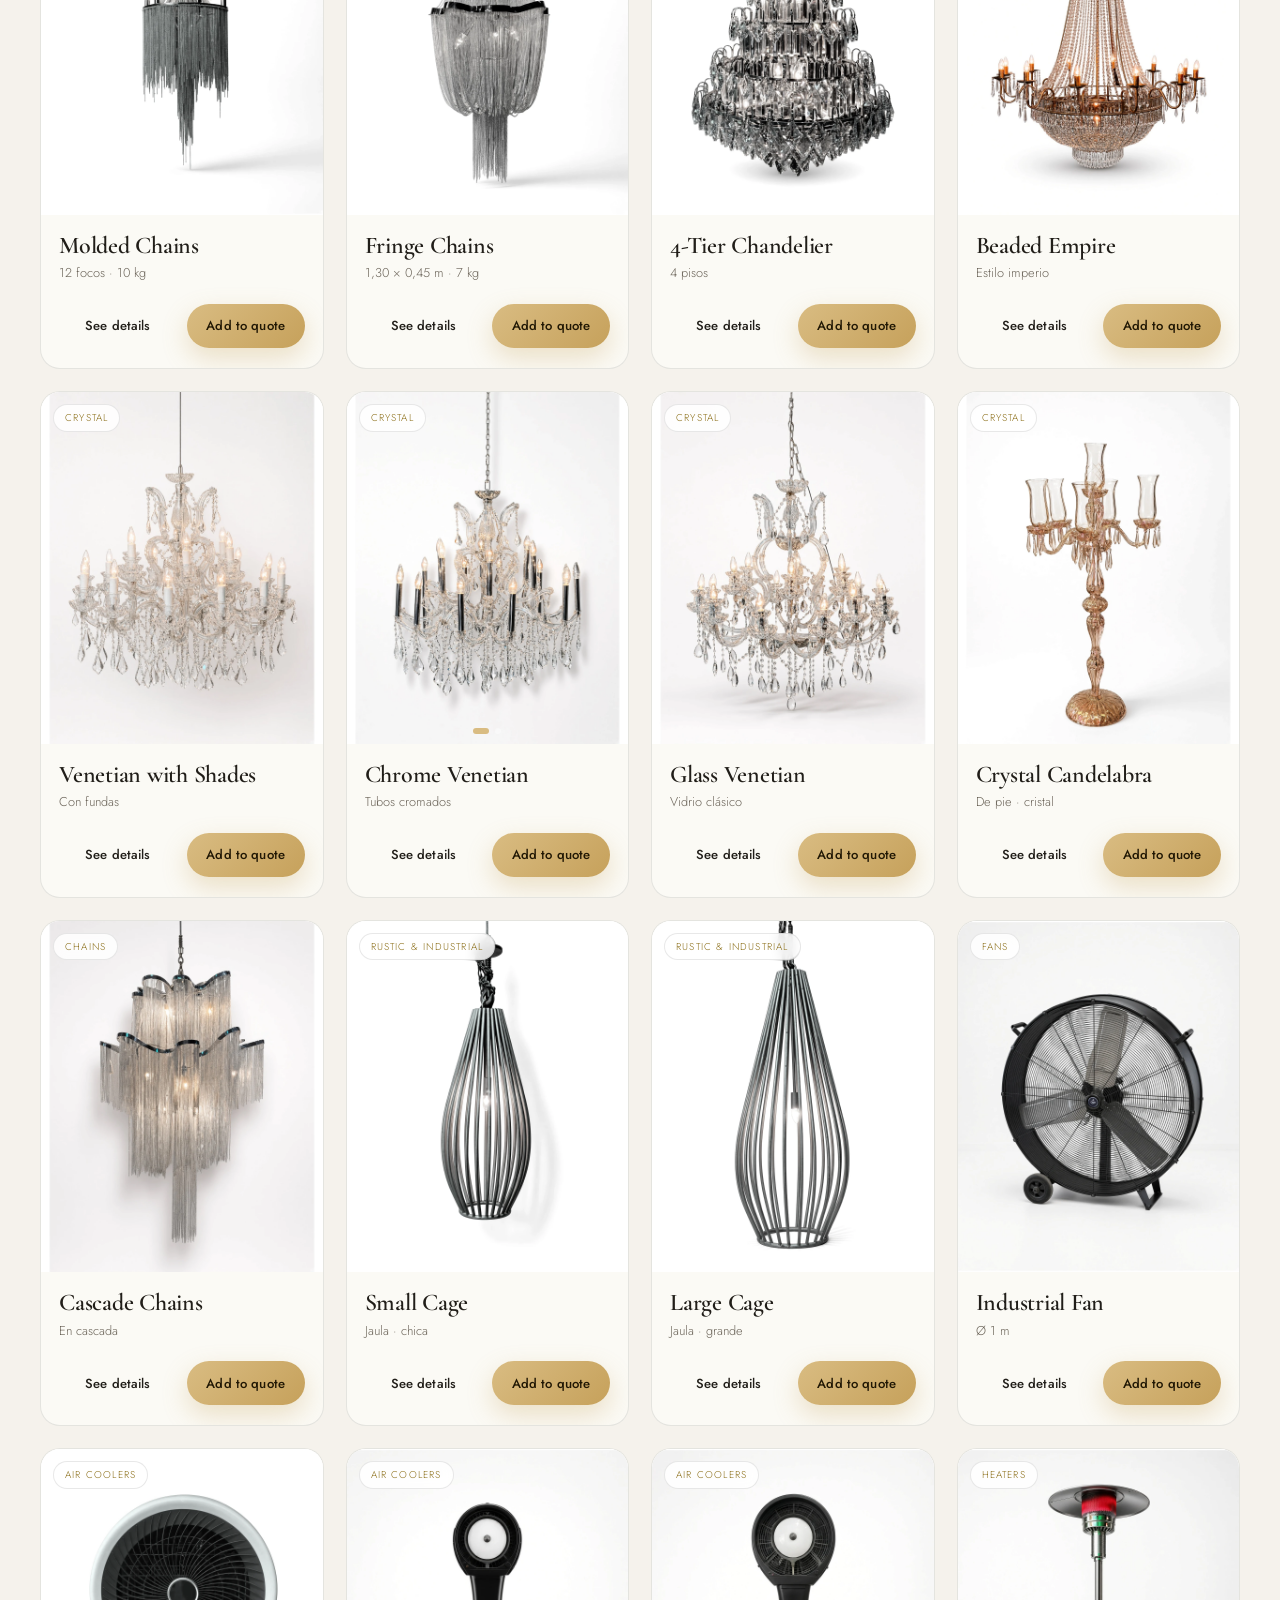
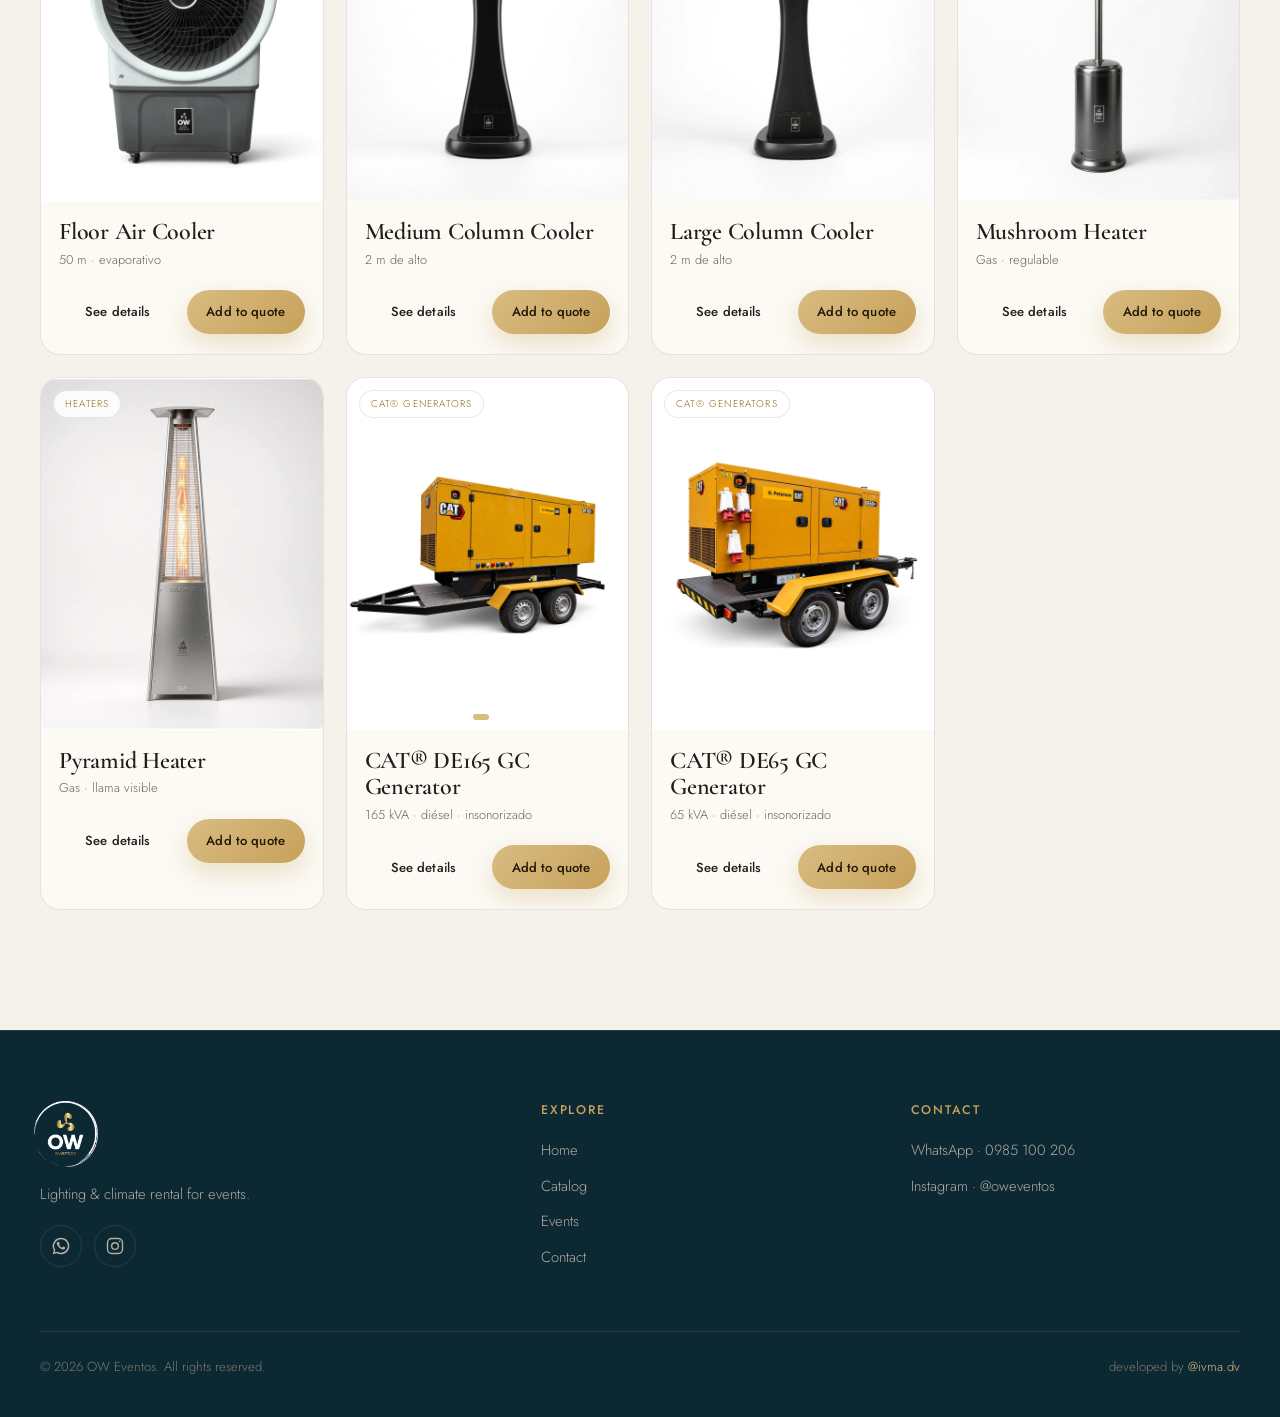
==== commit 8f105883: "Add cache-busting version param to CSS/JS so updates show immediately" ====
--- a/catalogo.html
+++ b/catalogo.html
@@ -11,7 +11,7 @@
   <link href="https://fonts.googleapis.com/css2?family=Cormorant+Garamond:wght@500;600;700&family=Jost:wght@300;400;500;600&display=swap" rel="stylesheet" />
   <link rel="stylesheet" href="https://unpkg.com/leaflet@1.9.4/dist/leaflet.css" integrity="sha256-p4NxAoJBhIIN+hmNHrzRCf9tD/miZyoHS5obTRR9BMY=" crossorigin="" />
   <script defer src="https://unpkg.com/leaflet@1.9.4/dist/leaflet.js" integrity="sha256-20nQCchB9co0qIjJZRGuk2/Z9VM+kNiyxNV1lvTlZBo=" crossorigin=""></script>
-  <link rel="stylesheet" href="css/styles.css" />
+  <link rel="stylesheet" href="css/styles.css?v=20260906" />
 </head>
 <body data-page="catalog">
 
@@ -206,8 +206,8 @@
     <symbol id="waIcon" viewBox="0 0 24 24"><path fill="currentColor" d="M12 2a10 10 0 00-8.6 15.1L2 22l5.05-1.32A10 10 0 1012 2zm0 18.2c-1.5 0-2.98-.4-4.27-1.16l-.3-.18-2.99.78.8-2.92-.2-.31A8.2 8.2 0 1112 20.2z"/><path fill="currentColor" d="M9.5 7.2c-.18-.42-.37-.42-.55-.43h-.47c-.16 0-.43.06-.66.31-.22.25-.86.85-.86 2.06 0 1.22.88 2.39 1 2.56.13.16 1.72 2.76 4.25 3.76 2.1.83 2.53.66 2.98.62.46-.04 1.47-.6 1.68-1.18.2-.58.2-1.08.15-1.18-.06-.1-.22-.16-.46-.28-.24-.12-1.43-.7-1.65-.78-.22-.08-.38-.12-.55.12-.16.25-.63.79-.77.95-.14.16-.28.18-.52.06-.24-.12-1.02-.38-1.94-1.2-.72-.64-1.2-1.43-1.34-1.67-.14-.24-.02-.37.1-.49.11-.11.24-.28.37-.42.12-.14.16-.24.24-.4.08-.16.04-.3-.02-.42-.06-.12-.53-1.32-.74-1.8z"/></symbol>
   </svg>
 
-  <script src="js/i18n.js"></script>
-  <script src="js/products.js"></script>
-  <script src="js/app.js"></script>
+  <script src="js/i18n.js?v=20260906"></script>
+  <script src="js/products.js?v=20260906"></script>
+  <script src="js/app.js?v=20260906"></script>
 </body>
 </html>
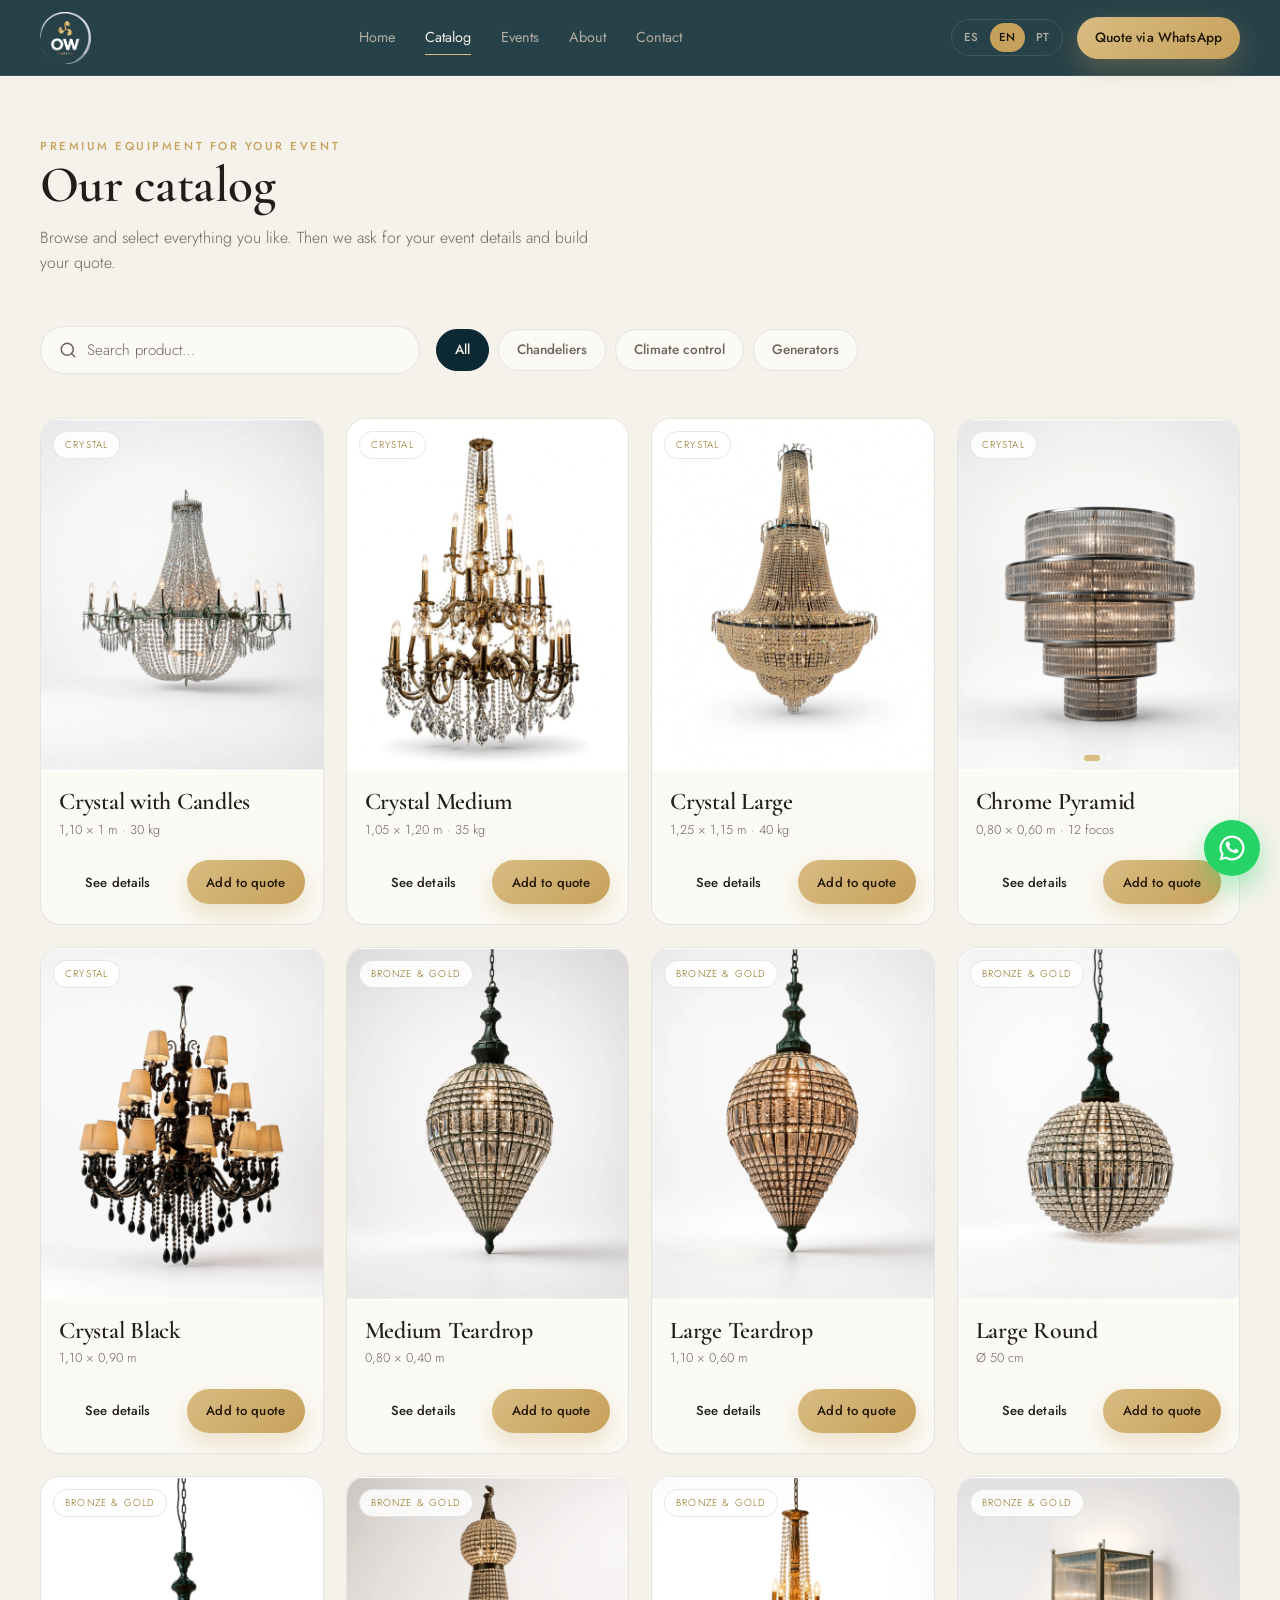
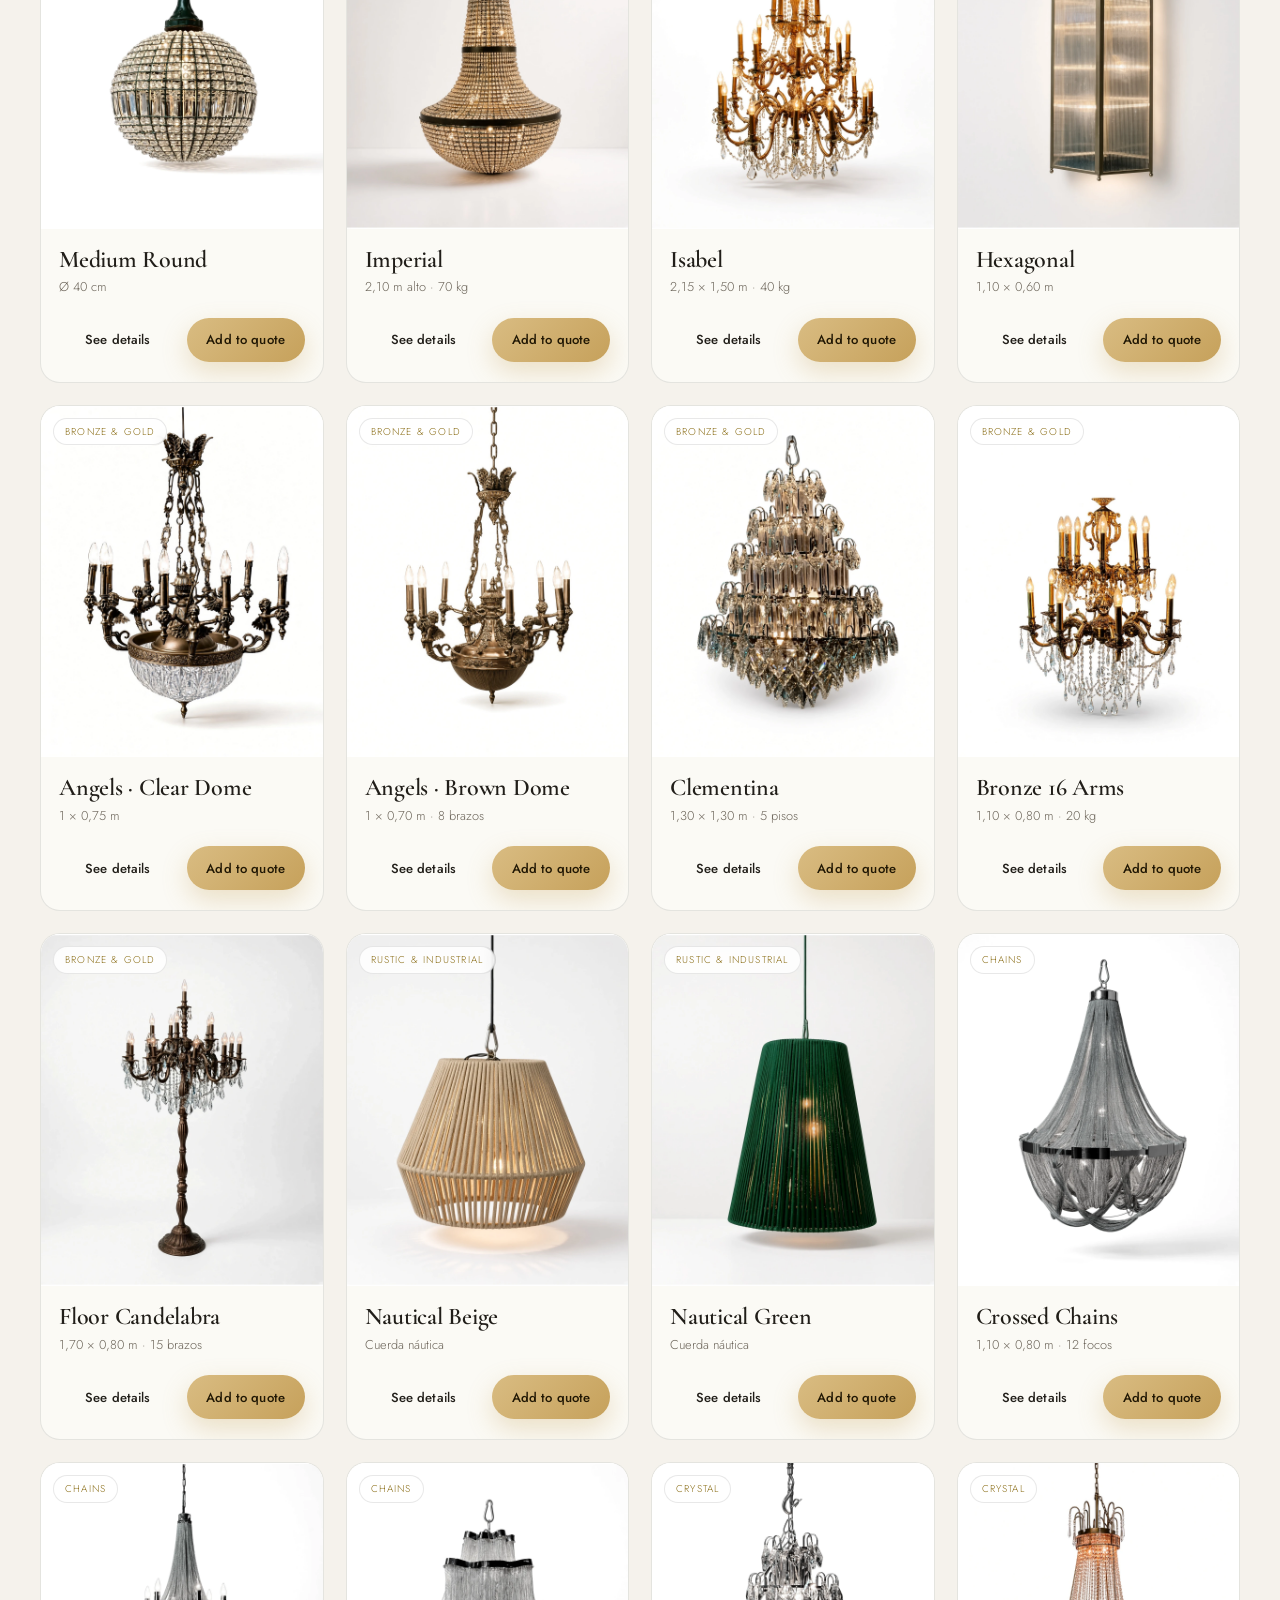
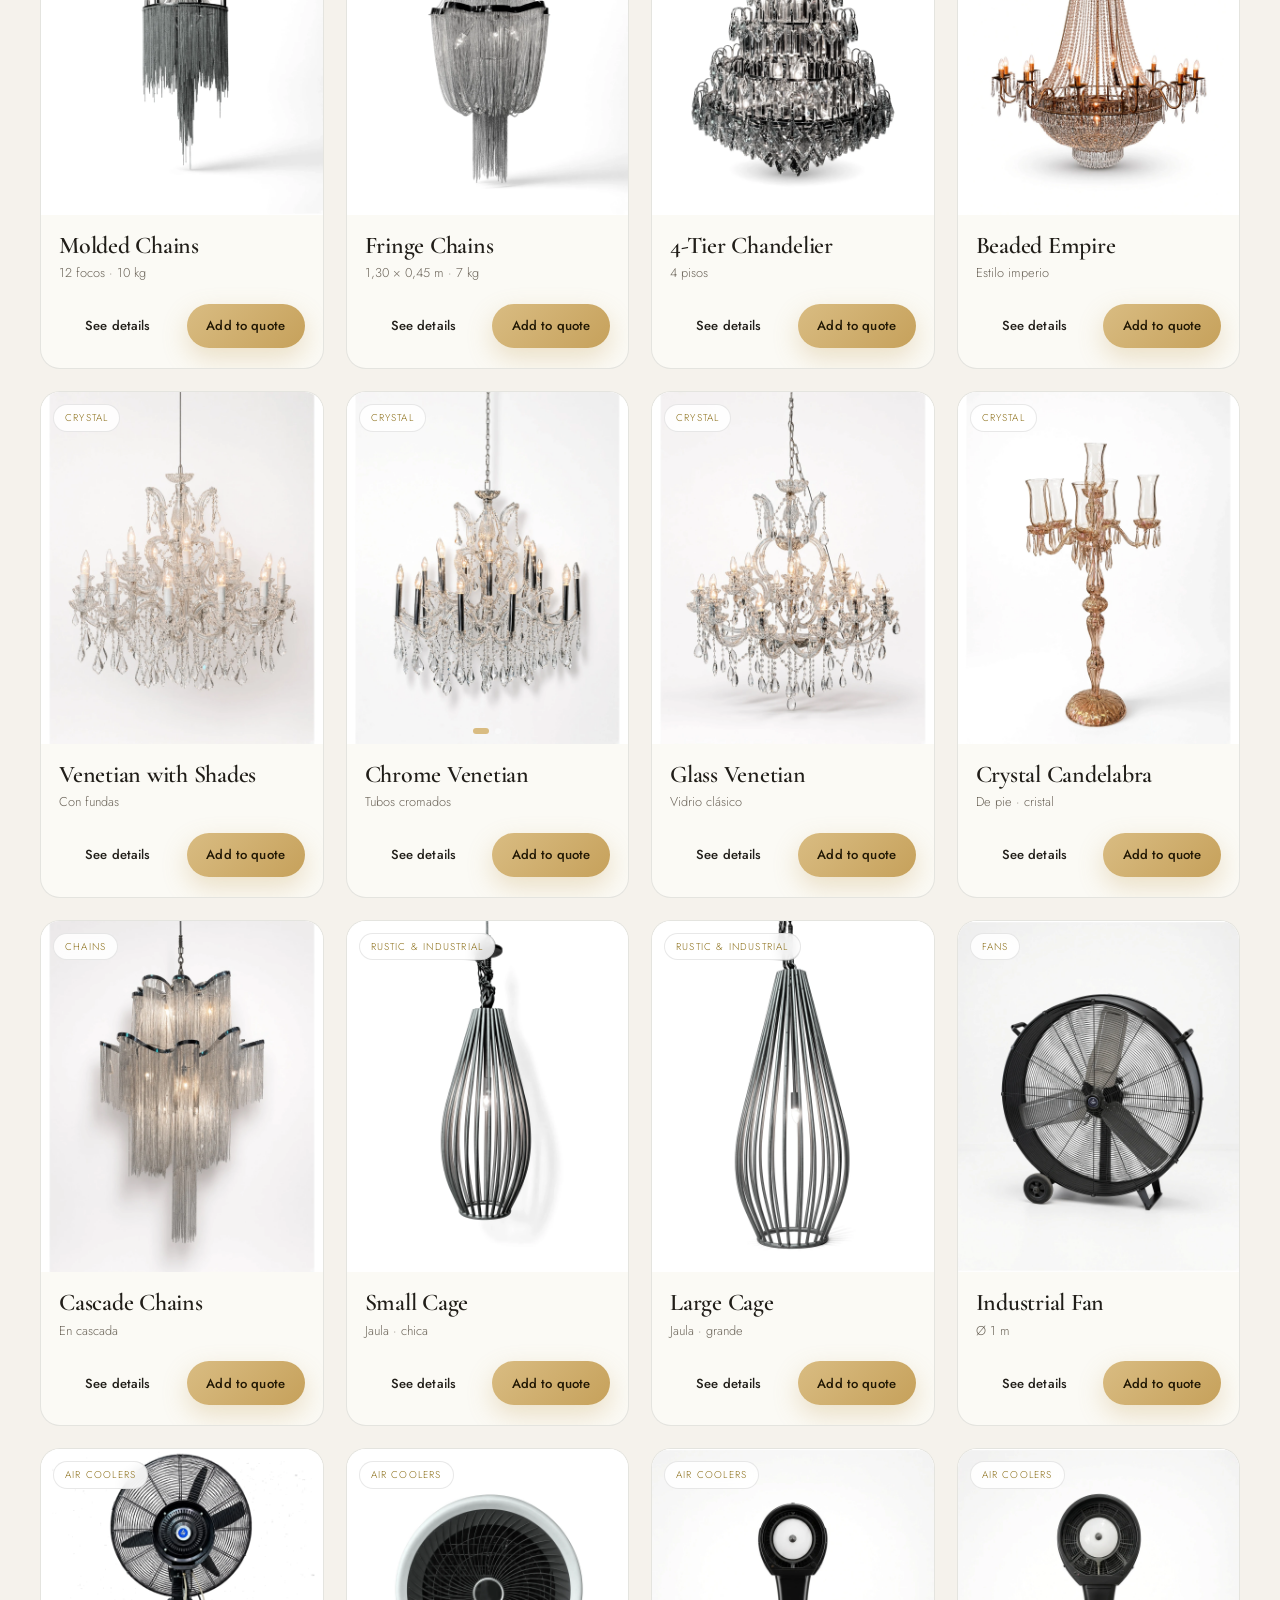
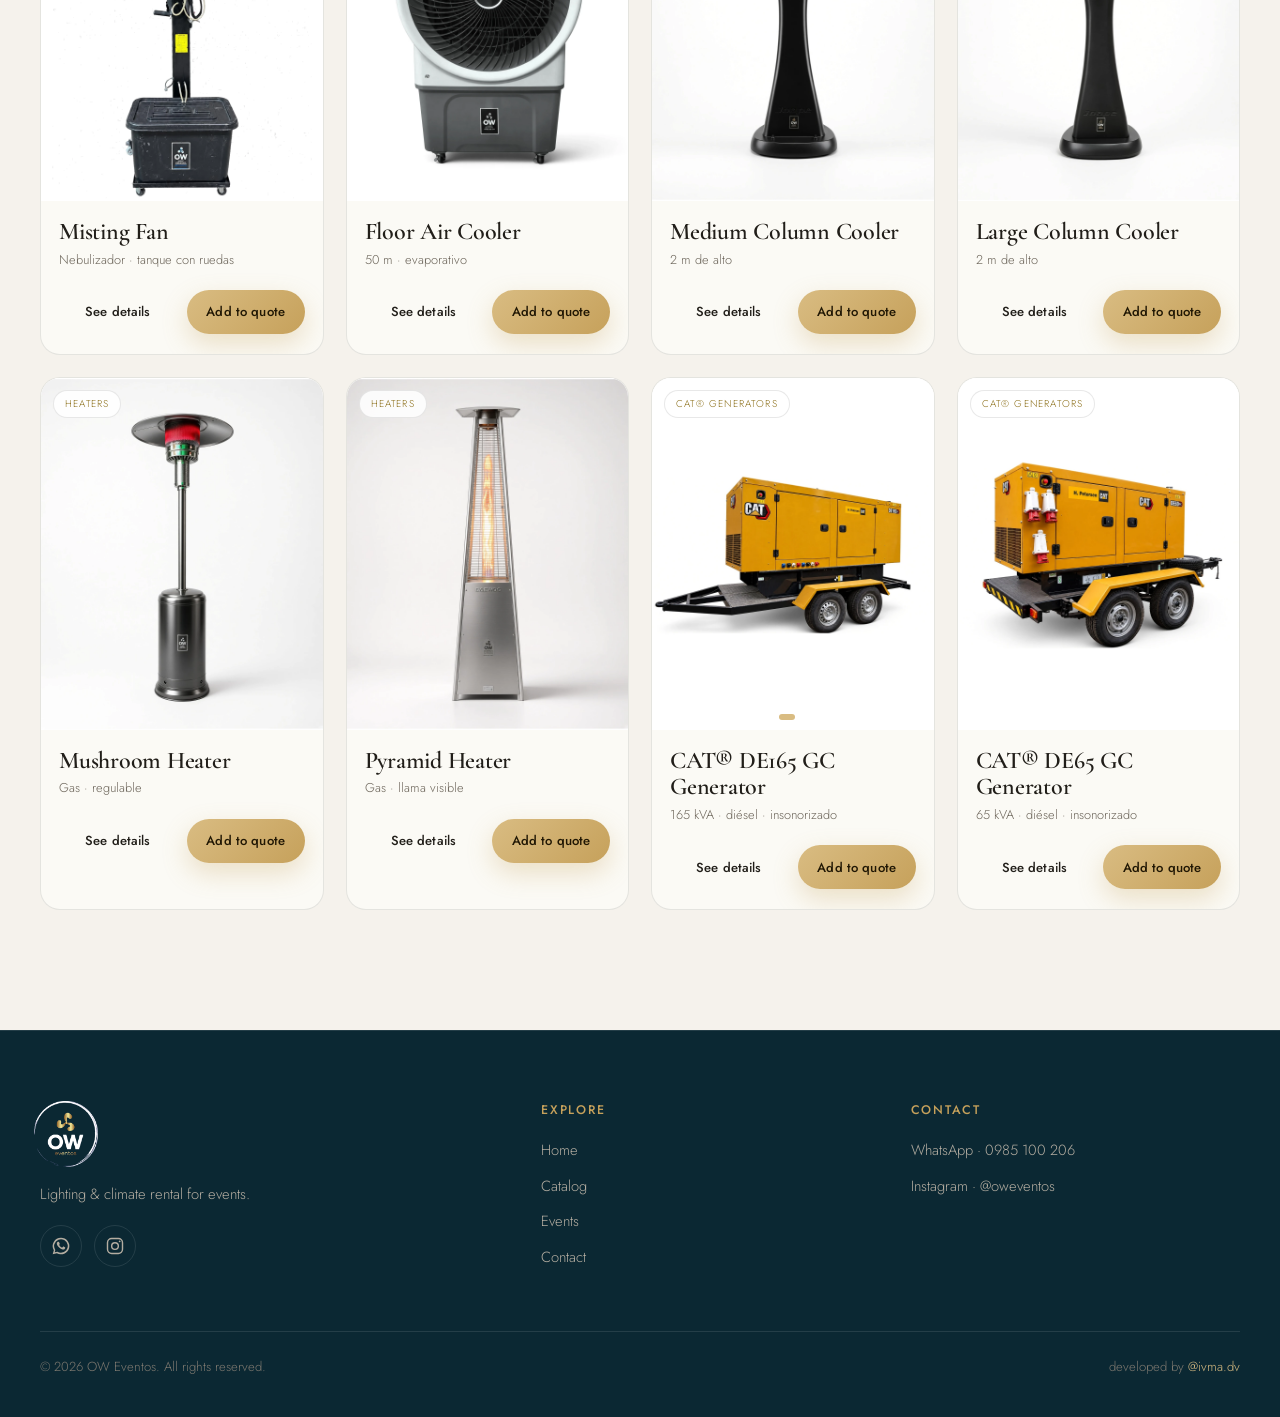
==== commit 4f000b1d: "Add Climatizador Nebulizador (misting fan) to climatizacion catalog" ====
--- a/catalogo.html
+++ b/catalogo.html
@@ -11,7 +11,7 @@
   <link href="https://fonts.googleapis.com/css2?family=Cormorant+Garamond:wght@500;600;700&family=Jost:wght@300;400;500;600&display=swap" rel="stylesheet" />
   <link rel="stylesheet" href="https://unpkg.com/leaflet@1.9.4/dist/leaflet.css" integrity="sha256-p4NxAoJBhIIN+hmNHrzRCf9tD/miZyoHS5obTRR9BMY=" crossorigin="" />
   <script defer src="https://unpkg.com/leaflet@1.9.4/dist/leaflet.js" integrity="sha256-20nQCchB9co0qIjJZRGuk2/Z9VM+kNiyxNV1lvTlZBo=" crossorigin=""></script>
-  <link rel="stylesheet" href="css/styles.css?v=20260906" />
+  <link rel="stylesheet" href="css/styles.css?v=20260906c" />
 </head>
 <body data-page="catalog">
 
@@ -206,8 +206,8 @@
     <symbol id="waIcon" viewBox="0 0 24 24"><path fill="currentColor" d="M12 2a10 10 0 00-8.6 15.1L2 22l5.05-1.32A10 10 0 1012 2zm0 18.2c-1.5 0-2.98-.4-4.27-1.16l-.3-.18-2.99.78.8-2.92-.2-.31A8.2 8.2 0 1112 20.2z"/><path fill="currentColor" d="M9.5 7.2c-.18-.42-.37-.42-.55-.43h-.47c-.16 0-.43.06-.66.31-.22.25-.86.85-.86 2.06 0 1.22.88 2.39 1 2.56.13.16 1.72 2.76 4.25 3.76 2.1.83 2.53.66 2.98.62.46-.04 1.47-.6 1.68-1.18.2-.58.2-1.08.15-1.18-.06-.1-.22-.16-.46-.28-.24-.12-1.43-.7-1.65-.78-.22-.08-.38-.12-.55.12-.16.25-.63.79-.77.95-.14.16-.28.18-.52.06-.24-.12-1.02-.38-1.94-1.2-.72-.64-1.2-1.43-1.34-1.67-.14-.24-.02-.37.1-.49.11-.11.24-.28.37-.42.12-.14.16-.24.24-.4.08-.16.04-.3-.02-.42-.06-.12-.53-1.32-.74-1.8z"/></symbol>
   </svg>
 
-  <script src="js/i18n.js?v=20260906"></script>
-  <script src="js/products.js?v=20260906"></script>
-  <script src="js/app.js?v=20260906"></script>
+  <script src="js/i18n.js?v=20260906c"></script>
+  <script src="js/products.js?v=20260906c"></script>
+  <script src="js/app.js?v=20260906c"></script>
 </body>
 </html>
--- a/css/styles.css
+++ b/css/styles.css
@@ -211,10 +211,9 @@
 /* ---------------- Cinta de texto (ticker continuo) ---------------- */
 .ticker { background: var(--navy); overflow: hidden; padding: 14px 0; border-top: 1px solid rgba(255,255,255,0.08); border-bottom: 1px solid rgba(255,255,255,0.08); }
 .ticker-track { display: flex; align-items: center; width: max-content; white-space: nowrap; will-change: transform; animation: tmarquee 34s linear infinite; }
-@keyframes tmarquee { from { transform: translateX(0); } to { transform: translateX(-33.3333%); } }
+@keyframes tmarquee { from { transform: translateX(0); } to { transform: translateX(-50%); } }
 .ticker-item { color: #f3ecdd; font-size: 0.9rem; font-weight: 500; letter-spacing: 0.18em; text-transform: uppercase; padding: 0 6px; }
 .ticker-star { color: var(--gold-bright); font-size: 0.85rem; padding: 0 22px; opacity: 0.9; }
-@media (prefers-reduced-motion: reduce) { .ticker-track, .featured-track { animation: none; } }
 
 /* ---------------- Productos destacados (carrusel continuo) ---------------- */
 .featured { background: var(--cream-2); overflow: hidden; }
